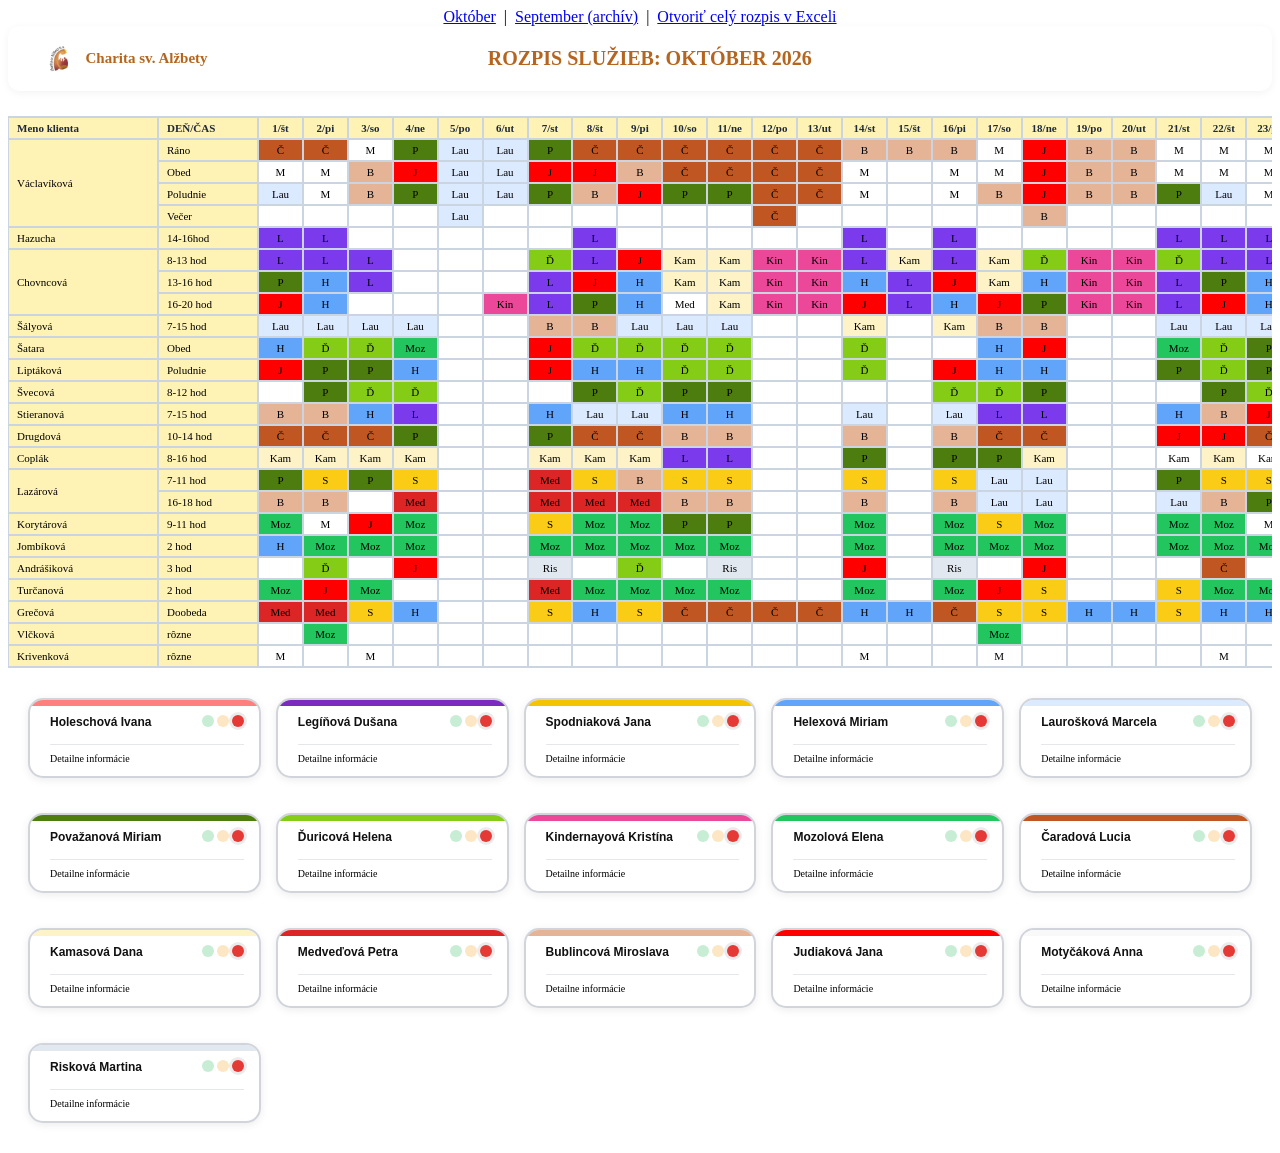
==== index.html @ 50c6f322 "Add files via upload" ====
<!DOCTYPE html>
<html lang="sk">
<head>
    <meta charset="UTF-8">
    <meta name="viewport" content="width=device-width, initial-scale=1.0">
    <title>Rozpis služieb - Charita sv. Alžbety</title>
    <link rel="stylesheet" href="style.css">
</head>
<body>
<div style="text-align: center; výplň: 10px; Veľkosť písma: 14px;" >
  <a href="index.html">Október</a> &nbsp;|&nbsp;
  <a href="september-2026.html">September (archív)</a> &nbsp;|&nbsp;
  <a href="https://1drv.ms/x/c/1db0c454251a3129/IQAM-Cu5MZ0KQrlkdJ6T36GZAaacV3JRQoOKE30SoqPTqVU?e=wRfeUE" target="_blank">Otvoriť celý rozpis v Exceli</a>
</div>
    <!-- HLAVIČKA -->
    <header>
        <div class="logo-container">
            <img src="logo.png.jpg" alt="Logo Charita" class="logo-img">
            <span>Charita sv. Alžbety</span>
        </div>
        <h1>ROZPIS SLUŽIEB: OKTÓBER 2026</h1>
        <div class="header-right"></div>
    </header>


    <div class="table-container" tabindex="0">
        <table>
  <tr>
    <th class="stlpec-meno">Meno klienta</th>
    <th class="stlpec-cas">DEŇ/ČAS</th> 
    <th>1/št</th>
    <th>2/pi</th><th>3/so</th><th>4/ne</th><th>5/po</th><th>6/ut</th><th>7/st</th><th>8/št</th><th>9/pi</th><th>10/so</th><th>11/ne</th><th>12/po</th><th>13/ut</th><th>14/st</th><th>15/št</th><th>16/pi</th><th>17/so</th><th>18/ne</th><th>19/po</th><th>20/ut</th><th>21/st</th><th>22/št</th><th>23/pi</th><th>24/so</th><th>25/ne</th><th>26/po</th><th>27/ut</th><th>28/st</th><th>29/št</th><th>30/pi</th><th>31/so</th>
  </tr>
  <tr>
    <td class="stlpec-meno" rowspan="4">Václavíková</td>
    <td class="stlpec-cas">Ráno</td>
    <td class="č">Č</td><td class="č">Č</td><td class="m">M</td><td class="p">P</td><td class="lau">Lau</td><td class="lau">Lau</td><td class="p">P</td><td class="č">Č</td><td class="č">Č</td><td class="č">Č</td><td class="č">Č</td><td class="č">Č</td><td class="č">Č</td><td class="b">B</td><td class="b">B</td><td class="b">B</td><td class="m">M</td><td class="j">J</td><td class="b">B</td><td class="b">B</td><td class="m">M</td><td class="m">M</td><td class="m">M</td><td class="m">M</td><td class="č">Č</td><td class="lau">Lau</td><td class="lau">Lau</td><td class="m">M</td><td class="m">M</td><td class="b">B</td><td></td>
  </tr>
  <tr>
    
    <td class="stlpec-cas">Obed</td>
    <td class="m">M</td><td class="m">M</td><td class="b">B</td><td class="j">J</td><td class="lau">Lau</td><td class="lau">Lau</td><td class="j">J</td><td class="j">J</td><td class="b">B</td><td class="č">Č</td><td class="č">Č</td><td class="č">Č</td><td class="č">Č</td><td class="m">M</td><td></td><td class="m">M</td><td class="m">M</td><td class="j">J</td><td class="b">B</td><td class="b">B</td><td class="m">M</td><td class="m">M</td><td class="m">M</td><td class="lau">Lau</td><td class="lau">Lau</td><td class="lau">Lau</td><td class="lau">Lau</td><td class="m">M</td><td class="m">M</td><td class="m">M</td><td></td>
  </tr>
  <tr>
    
    <td class="stlpec-cas">Poludnie</td>
    <td class="lau">Lau</td><td class="m">M</td><td class="b">B</td><td class="p">P</td><td class="lau">Lau</td><td class="lau">Lau</td><td class="p">P</td><td class="b">B</td><td class="j">J</td><td class="p">P</td><td class="p">P</td><td class="č">Č</td><td class="č">Č</td><td class="m">M</td><td></td><td class="m">M</td><td class="b">B</td><td class="j">J</td><td class="b">B</td><td class="b">B</td><td class="p">P</td><td class="lau">Lau</td><td class="m">M</td><td class="p">P</td><td class="j">J</td><td class="lau">Lau</td><td class="lau">Lau</td><td class="m">M</td><td class="b">B</td><td class="m">M</td><td></td>
  </tr>
  <tr>
    
    <td class="stlpec-cas">Večer</td>
    <td></td><td></td><td></td><td></td><td class="lau">Lau</td><td></td><td></td><td></td><td></td><td></td><td></td><td class="č">Č</td><td></td><td></td><td></td><td></td><td></td><td class="b">B</td><td></td><td></td><td></td><td></td><td></td><td></td><td></td><td class="lau">Lau</td><td></td><td></td><td></td><td></td><td></td>
  </tr>  
  <tr>
    <td class="stlpec-meno">Hazucha</td>
    <td class="stlpec-cas">14-16hod</td>
    <td class="l">L</td><td class="l">L</td><td></td><td></td><td></td><td></td><td></td><td class="l">L</td><td></td><td></td><td></td><td></td><td></td><td class="l">L</td><td></td><td class="l">L</td><td></td><td></td><td></td><td></td><td class="l">L</td><td class="l">L</td><td class="l">L</td><td></td><td></td><td></td><td></td><td class="l">L</td><td class="l">L</td><td class="l">L</td><td></td>
  </tr> 
  <tr>
    <td class="stlpec-meno" rowspan="3">Chovncová</td>
    <td class="stlpec-cas">8-13 hod</td>
    <td class="l">L</td><td class="l">L</td><td class="l">L</td><td></td><td></td><td></td><td class="ď">Ď</td><td class="l">L</td><td class="j">J</td><td class="kam">Kam</td><td class="kam">Kam</td><td class="kin">Kin</td><td class="kin">Kin</td><td class="l">L</td><td class="kam">Kam</td><td class="l">L</td><td class="kam">Kam</td><td class="ď">Ď</td><td class="kin">Kin</td><td class="kin">Kin</td><td class="ď">Ď</td><td class="l">L</td><td class="l">L</td><td class="ď">Ď</td><td class="j">J</td><td class="kin">Kin</td><td class="kin">Kin</td><td class="l">L</td><td class="l">L</td><td class="l">L</td><td></td>
  </tr>   
  <tr>
    
    <td class="stlpec-cas">13-16 hod</td>
    <td class="p">P</td><td class="h">H</td><td class="l">L</td><td></td><td></td><td></td><td class="l">L</td><td class="j">J</td><td class="h">H</td><td class="kam">Kam</td><td class="kam">Kam</td><td class="kin">Kin</td><td class="kin">Kin</td><td class="h">H</td><td class="l">L</td><td class="j">J</td><td class="kam">Kam</td><td class="h">H</td><td class="kin">Kin</td><td class="kin">Kin</td><td class="l">L</td><td class="p">P</td><td class="h">H</td><td class="j">J</td><td class="j">J</td><td class="kin">Kin</td><td class="kin">Kin</td><td class="kam">Kam</td><td class="kam">Kam</td><td class="J">J</td><td></td>
  </tr>   
  <tr>
    
    <td class="stlpec-cas">16-20 hod</td>
    <td class="j">J</td><td class="h">H</td><td></td><td></td><td></td><td class="kin">Kin</td><td class="l">L</td><td class="p">P</td><td class="h">H</td><td class="m">Med</td><td class="kam">Kam</td><td class="kin">Kin</td><td class="kin">Kin</td><td class="j">J</td><td class="l">L</td><td class="h">H</td><td class="j">J</td><td class="p">P</td><td class="kin">Kin</td><td class="kin">Kin</td><td class="l">L</td><td class="j">J</td><td class="h">H</td><td class="j">J</td><td class="p">P</td><td class="kin">Kin</td><td class="kin">Kin</td><td class="kam">Kam</td><td class="kam">Kam</td><td class="J">J</td><td></td>
  </tr> 
  <tr>
    <td class="stlpec-meno">Šályová</td>
    <td class="stlpec-cas">7-15 hod</td>
    <td class="lau">Lau</td><td class="lau">Lau</td><td class="lau">Lau</td><td class="lau">Lau</td><td></td><td></td><td class="b">B</td><td class="b">B</td><td class="lau">Lau</td><td class="lau">Lau</td><td class="lau">Lau</td><td></td><td></td><td class="kam">Kam</td><td></td><td class="kam">Kam</td><td class="b">B</td><td class="b">B</td><td></td><td></td><td class="lau">Lau</td><td class="lau">Lau</td><td class="lau">Lau</td><td class="kam">Kam</td><td class="kam">Kam</td><td></td><td></td><td class="b">B</td><td class="b">B</td><td class="kam">Kam</td><td></td>
  </tr> 
  <tr>
    <td class="stlpec-meno">Šatara</td>
    <td class="stlpec-cas">Obed</td>
    <td class="h">H</td><td class="ď">Ď</td><td class="ď">Ď</td><td class="moz">Moz</td><td></td><td></td><td class="j">J</td><td class="ď">Ď</td><td class="ď">Ď</td><td class="ď">Ď</td><td class="ď">Ď</td><td></td><td></td><td class="ď">Ď</td><td></td><td></td><td class="h">H</td><td class="j">J</td><td></td><td></td><td class="moz">Moz</td><td class="ď">Ď</td><td class="p">P</td><td class="ď">Ď</td><td class="ď">Ď</td><td></td><td></td><td class="ď">Ď</td><td class="j">J</td><td class="j">J</td><td></td>
  </tr> 
  <tr>
    <td class="stlpec-meno">Liptáková</td>
    <td class="stlpec-cas">Poludnie</td>
    <td class="j">J</td><td class="p">P</td><td class="p">P</td><td class="h">H</td><td></td><td></td><td class="j">J</td><td class="h">H</td><td class="h">H</td><td class="ď">Ď</td><td class="ď">Ď</td><td></td><td></td><td class="ď">Ď</td><td></td><td class="j">J</td><td class="h">H</td><td class="h">H</td><td></td><td></td><td class="p">P</td><td class="ď">Ď</td><td class="p">P</td><td class="p">P</td><td class="ď">Ď</td><td></td><td></td><td class="h">H</td><td class="j">J</td><td class="h">H</td><td></td>
  </tr>  
  <tr>
    <td class="stlpec-meno">Švecová</td>
    <td class="stlpec-cas">8-12 hod</td>
    <td></td><td class="p">P</td><td class="ď">Ď</td><td class="ď">Ď</td><td></td><td></td><td></td><td class="p">P</td><td class="ď">Ď</td><td class="p">P</td><td class="p">P</td><td></td><td></td><td></td><td></td><td class="ď">Ď</td><td class="ď">Ď</td><td class="p">P</td><td></td><td></td><td></td><td class="p">P</td><td class="ď">Ď</td><td class="p">P</td><td class="p">P</td><td></td><td></td><td></td><td class="ď">Ď</td><td class="ď">Ď</td><td></td>
  </tr> 
  <tr>
    <td class="stlpec-meno">Stieranová</td>
    <td class="stlpec-cas">7-15 hod</td>
    <td class="b">B</td><td class="b">B</td><td class="h">H</td><td class="l">L</td><td></td><td></td><td class="h">H</td><td class="lau">Lau</td><td class="lau">Lau</td><td class="h">H</td><td class="h">H</td><td></td><td></td><td class="lau">Lau</td><td></td><td class="lau">Lau</td><td class="l">L</td><td class="l">L</td><td></td><td></td><td class="h">H</td><td class="b">B</td><td class="j">J</td><td class="h">H</td><td class="h">H</td><td></td><td></td><td class="j">J</td><td class="lau">Lau</td><td class="lau">Lau</td><td></td>
  </tr> 
  <tr>
    <td class="stlpec-meno">Drugdová</td>
    <td class="stlpec-cas">10-14 hod</td>
    <td class="č">Č</td><td class="č">Č</td><td class="č">Č</td><td class="p">P</td><td></td><td></td><td class="p">P</td><td class="č">Č</td><td class="č">Č</td><td class="b">B</td><td class="b">B</td><td></td><td></td><td class="b">B</td><td></td><td class="b">B</td><td class="č">Č</td><td class="č">Č</td><td></td><td></td><td class="j">J</td><td class="j">J</td><td class="č">Č</td><td class="č">Č</td><td class="č">Č</td><td></td><td></td><td class="č">Č</td><td class="č">Č</td><td class="b">B</td><td></td>
  </tr> 
  <tr>
    <td class="stlpec-meno">Coplák</td>
    <td class="stlpec-cas">8-16 hod</td>
    <td class="kam">Kam</td><td class="kam">Kam</td><td class="kam">Kam</td><td class="kam">Kam</td><td></td><td></td><td class="kam">Kam</td><td class="kam">Kam</td><td class="kam">Kam</td><td class="l">L</td><td class="l">L</td><td></td><td></td><td class="p">P</td><td></td><td class="p">P</td><td class="p">P</td><td class="kam">Kam</td><td></td><td></td><td colspan="kam">Kam</td><td class="kam">Kam</td><td class="">Kam</td><td class="l">L</td><td class="l">L</td><td></td><td></td><td class="p">P</td><td class="p">P</td><td class="p">P</td><td></td>
  </tr> 
  <tr>
    <td class="stlpec-meno" rowspan="2">Lazárová</td>
    <td class="stlpec-cas">7-11 hod</td>
    <td class="p">P</td><td class="s">S</td><td class="p">P</td><td class="s">S</td><td></td><td></td><td class="med">Med</td><td class="s">S</td><td class="b">B</td><td class="s">S</td><td class="s">S</td><td></td><td></td><td class="s">S</td><td></td><td class="s">S</td><td class="lau">Lau</td><td class="lau">Lau</td><td></td><td></td><td class="p">P</td><td class="s">S</td><td class="s">S</td><td class="lau">Lau</td><td class="lau">Lau</td><td></td><td></td><td class="med">Med</td><td class="s">S</td><td class="s">S</td><td></td>
  </tr> 
  <tr>
    
    <td class="stlpec-cas">16-18 hod</td>
    <td class="b">B</td><td class="b">B</td><td></td><td class="med">Med</td><td></td><td></td><td class="med">Med</td><td class="med">Med</td><td class="med">Med</td><td class="b">B</td><td class="b">B</td><td></td><td></td><td class="b">B</td><td></td><td class="b">B</td><td class="lau">Lau</td><td class="lau">Lau</td><td></td><td></td><td class="lau">Lau</td><td class="b">B</td><td class="p">P</td><td class="lau">Lau</td><td class="lau">Lau</td><td></td><td></td><td class="med">Med</td><td class="med">Med</td><td class="b">B</td><td></td>
  </tr> 
  <tr>
    <td class="stlpec-meno">Korytárová</td>
    <td class="stlpec-cas">9-11 hod</td>
    <td class="moz">Moz</td><td class="m">M</td><td class="j">J</td><td class="moz">Moz</td><td></td><td></td><td class="s">S</td><td class="moz">Moz</td><td class="moz">Moz</td><td class="p">P</td><td class="p">P</td><td></td><td></td><td class="moz">Moz</td><td></td><td class="moz">Moz</td><td class="s">S</td><td class="moz">Moz</td><td></td><td></td><td class="moz">Moz</td><td class="moz">Moz</td><td class="m">M</td><td class="m">M</td><td class="moz">Moz</td><td></td><td></td><td class="moz">Moz</td><td class="moz">Moz</td><td class="moz">Moz</td><td></td>
  </tr>  
  <tr>
    <td class="stlpec-meno">Jombíková</td>
    <td class="stlpec-cas">2 hod</td>
    <td class="h">H</td><td class="moz">Moz</td><td class="moz">Moz</td><td class="moz">Moz</td><td></td><td></td><td class="moz">Moz</td><td class="moz">Moz</td><td class="moz">Moz</td><td class="moz">Moz</td><td class="moz">Moz</td><td></td><td></td><td class="moz">Moz</td><td></td><td class="moz">Moz</td><td class="moz">Moz</td><td class="moz">Moz</td><td></td><td></td><td class="moz">Moz</td><td class="moz">Moz</td><td class="moz">Moz</td><td class="moz">Moz</td><td class="moz">Moz</td><td></td><td></td><td class="moz">Moz</td><td class="moz">Moz</td><td class="moz">Moz</td><td></td>
  </tr>
  <tr>
    <td class="stlpec-meno">Andrášiková</td>
    <td class="stlpec-cas">3 hod</td>
    <td></td><td class="ď">Ď</td><td></td><td class="j">J</td><td></td><td></td><td class="ris">Ris</td><td></td><td class="ď">Ď</td><td></td><td class="ris">Ris</td><td></td><td></td><td class="j">J</td><td></td><td class="ris">Ris</td><td></td><td class="j">J</td><td></td><td></td><td></td><td class="č">Č</td><td></td><td></td><td class="ris">Ris</td><td></td><td></td><td class="ď">Ď</td><td></td><td class="č">Č</td><td></td>
  </tr>  
  <tr>
    <td class="stlpec-meno">Turčanová</td>
    <td class="stlpec-cas">2 hod</td>
    <td class="moz">Moz</td><td class="j">J</td><td class="moz">Moz</td><td></td><td></td><td></td><td class="med">Med</td><td class="moz">Moz</td><td class="moz">Moz</td><td class="moz">Moz</td><td class="moz">Moz</td><td></td><td></td><td class="moz">Moz</td><td></td><td class="moz">Moz</td><td class="j">J</td><td class="s">S</td><td></td><td></td><td class="s">S</td><td class="moz">Moz</td><td class="moz">Moz</td><td class="s">S</td><td class="s">S</td><td></td><td></td><td class="moz">Moz</td><td class="moz">Moz</td><td class="moz">Moz</td><td></td>
  </tr>  
  <tr>
    <td class="stlpec-meno">Grečová</td>
    <td class="stlpec-cas">Doobeda</td>
    <td class="med">Med</td><td class="med">Med</td><td class="s">S</td><td class="h">H</td><td></td><td></td><td class="s">S</td><td class="h">H</td><td class="s">S</td><td class="č">Č</td><td class="č">Č</td><td class="č">Č</td><td class="č">Č</td><td class="h">H</td><td class="h">H</td><td class="č">Č</td><td class="s">S</td><td class="s">S</td><td class="h">H</td><td class="h">H</td><td class="s">S</td><td class="h">H</td><td class="h">H</td><td class="s">S</td><td class="s">S</td><td></td><td></td><td class="h">H</td><td class="h">H</td><td class="h">H</td><td></td>
  </tr> 
  <tr>
    <td class="stlpec-meno">Vlčková</td>
    <td class="stlpec-cas">rôzne</td>
    <td></td><td class="moz">Moz</td><td></td><td></td><td></td><td></td><td></td><td></td><td></td><td></td><td></td><td></td><td></td><td></td><td></td><td></td><td class="moz">Moz</td><td></td><td></td><td></td><td></td><td></td><td></td><td></td><td></td><td></td><td></td><td></td><td></td><td></td><td></td>
  </tr> 
  <tr>
    <td class="stlpec-meno">Krivenková</td>
    <td class="stlpec-cas">rôzne</td>
    <td class="m">M</td><td></td><td class="m">M</td><td></td><td></td><td></td><td></td><td></td><td></td><td></td><td></td><td></td><td></td><td class="m">M</td><td></td><td></td><td class="m">M</td><td></td><td></td><td></td><td></td><td class="m">M</td><td></td><td class="m">M</td><td></td><td></td><td></td><td></td><td class="m">M</td><td></td><td></td>
  </tr> 
    </table>        
</div>
<div class="mriezka">

<div class="sluzba lososova">
    <span class="meno">Holeschová Ivana</span>

    <div class="bodky">
        <span class="bodka zelena"></span>
        <span class="bodka oranzova"></span>
        <span class="bodka cervena"></span>
    </div>
    <a class="rozpis" href="Aplikacie/dochadzka.html?meno=Holeschová Ivana">Detailne informácie</a>
</div>

<div class="sluzba fialova">
    <span class="meno">Legíňová Dušana</span>

    <div class="bodky">
        <span class="bodka zelena"></span>
        <span class="bodka oranzova"></span>
        <span class="bodka cervena"></span>
    </div>
    <a class="rozpis" href="Aplikacie/dochadzka.html?meno=Legíňová Dušana">Detailne informácie</a>
</div>

<div class="sluzba zlta">
    <span class="meno">Spodniaková Jana</span>

    <div class="bodky">
        <span class="bodka zelena"></span>
        <span class="bodka oranzova"></span>
        <span class="bodka cervena"></span> 
    </div>
    <a class="rozpis" href="Aplikacie/dochadzka.html?meno=Spodniaková Jana">Detailne informácie</a>
</div>
    
<div class="sluzba modra">
    <span class="meno">Helexová Miriam</span>

    <div class="bodky">
        <span class="bodka zelena"></span>
        <span class="bodka oranzova"></span>
        <span class="bodka cervena"></span>
    </div>
    <a class="rozpis" href="Aplikacie/dochadzka.html?meno=Helexová Miriam">Detailne informácie</a>
</div>

<div class="sluzba nebovomodra">
    <span class="meno">Laurošková Marcela</span>

    <div class="bodky">
        <span class="bodka zelena"></span>
        <span class="bodka oranzova"></span>
        <span class="bodka cervena"></span>
    </div>
    <a class="rozpis" href="Aplikacie/dochadzka.html?meno=Laurošková Marcela">Detailne informácie</a>
</div>

<div class="sluzba tmavozelena">
    <span class="meno">Považanová Miriam</span>

    <div class="bodky">
        <span class="bodka zelena"></span>
        <span class="bodka oranzova"></span>
        <span class="bodka cervena"></span>
    </div>
    <a class="rozpis" href="Aplikacie/dochadzka.html?meno=Považanová Miriam">Detailne informácie</a>
</div>

<div class="sluzba slabozelena">
    <span class="meno">Ďuricová Helena</span>

    <div class="bodky">
        <span class="bodka zelena"></span>
        <span class="bodka oranzova"></span>
        <span class="bodka cervena"></span>
    </div>
    <a class="rozpis" href="Aplikacie/dochadzka.html?meno=Ďuricová Helena">Detailne informácie</a>
</div>

<div class="sluzba ciklamenova">
    <span class="meno">Kindernayová Kristína</span>

    <div class="bodky">
        <span class="bodka zelena"></span>
        <span class="bodka oranzova"></span>
        <span class="bodka cervena"></span>
    </div>
    <a class="rozpis" href="Aplikacie/dochadzka.html?meno=Kindernayová Kristína">Detailne informácie</a>
</div>

<div class="sluzba kriklavozelena">
    <span class="meno">Mozolová Elena</span>

    <div class="bodky">
        <span class="bodka zelena"></span>
        <span class="bodka oranzova"></span>
        <span class="bodka cervena"></span>
    </div>
    <a class="rozpis" href="Aplikacie/dochadzka.html?meno=Mozolová Elena">Detailne informácie</a>
</div>

<div class="sluzba hneda">
    <span class="meno">Čaradová Lucia</span>

    <div class="bodky">
        <span class="bodka zelena"></span>
        <span class="bodka oranzova"></span>
        <span class="bodka cervena"></span>
    </div>
    <a class="rozpis" href="Aplikacie/dochadzka.html?meno=Čaradová Lucia">Detailne informácie</a>
</div>

<div class="sluzba bezova">
    <span class="meno">Kamasová Dana</span>

    <div class="bodky">
        <span class="bodka zelena"></span>
        <span class="bodka oranzova"></span>
        <span class="bodka cervena"></span>
    </div>
    <a class="rozpis" href="Aplikacie/dochadzka.html?meno=Kamasová Dana">Detailne informácie</a>
</div>

<div class="sluzba tmavocervena">
    <span class="meno">Medveďová Petra</span>

    <div class="bodky">
        <span class="bodka zelena"></span>
        <span class="bodka oranzova"></span>
        <span class="bodka cervena"></span>
    </div>
    <a class="rozpis" href="Aplikacie/dochadzka.html?meno=Medveďová Petra">Detailne informácie</a>
</div>

<div class="sluzba bg-oranzova">
    <span class="meno">Bublincová Miroslava</span>

    <div class="bodky">
        <span class="bodka zelena"></span>
        <span class="bodka oranzova"></span>
        <span class="bodka cervena"></span>
    </div>
    <a class="rozpis" href="Aplikacie/dochadzka.html?meno=Bublincová Miroslava">Detailne informácie</a>
</div>

<div class="sluzba bg-cervena">
    <span class="meno">Judiaková Jana</span>

    <div class="bodky">
        <span class="bodka zelena"></span>
        <span class="bodka oranzova"></span>
        <span class="bodka cervena"></span>
    </div>
    <a class="rozpis" href="Aplikacie/dochadzka.html?meno=Judiaková Jana">Detailne informácie</a>
</div>

<div class="sluzba biela">
    <span class="meno">Motyčáková Anna</span>

    <div class="bodky">
        <span class="bodka zelena"></span>
        <span class="bodka oranzova"></span>
        <span class="bodka cervena"></span>
    </div>
    <a class="rozpis" href="Aplikacie/dochadzka.html?meno=Motyčáková Anna">Detailne informácie</a>
</div>

<div class="sluzba bledozelena">
    <span class="meno">Risková Martina</span>

    <div class="bodky">
        <span class="bodka zelena"></span>
        <span class="bodka oranzova"></span>
        <span class="bodka cervena"></span>
    </div>
    <a class="rozpis" href="Aplikacie/dochadzka.html?meno=Risková Martina">Detailne informácie</a>
</div>

</div>  
</div>
</div>
</div>
<script>
function todayKey(){ return new Date().toISOString().slice(0,10); }

function osviezDochadzku(){
  document.querySelectorAll('.sluzba').forEach(card => {
    const nameEl = card.querySelector('.meno');
    if(!nameEl) return;
    const meno = nameEl.textContent.trim();
    const kluc = 'dochadzka_' + meno.replace(/\s+/g, '_');

    let entries = [];
    try {
      const vsetko = JSON.parse(localStorage.getItem(kluc)) || {};
      entries = vsetko[todayKey()] || [];
    } catch(e) {}

    let aktivnyIndex = 2; // predvolene červená (mimo služby)
    if(entries.length){
      const posledny = entries[entries.length - 1];
      if(posledny.type === 'prichod') aktivnyIndex = 0;
      else if(posledny.type === 'prestup') aktivnyIndex = 1;
      else aktivnyIndex = 2;
    }

    const bodky = card.querySelectorAll('.bodka');
    bodky.forEach((bodka, i) => {
      if(i === aktivnyIndex){
        bodka.classList.add('aktivna');
        bodka.classList.remove('tlmena');
      } else {
        bodka.classList.add('tlmena');
        bodka.classList.remove('aktivna');
      }
    });
  });
}

osviezDochadzku();
setInterval(osviezDochadzku, 30000);
</script>

</body>
</html>
---- style.css ----
/* --- HLAVIČKA --- */
header {
    display: flex;
    align-items: center;
    justify-content: space-between;
    background: white;
    padding: 15px 30px;
    border-radius: 12px;
    box-shadow: 0 2px 8px rgba(0,0,0,0.05);
    margin-bottom: 25px;
    color: #b5651d;
}
.logo-container {
    display: flex;
    align-items: center;
    gap: 8px;
    font-weight: bold;
    color: #b5651d;
    font-size: 15px;
}
.logo-img {
    height:35px;
    width: auto;
}
header h1 {
    color: #b5651d;
    font-size: 20px;
    margin: 0;
    text-transform: uppercase;
    text-align: center;
    flex-grow: 1;
}
.header-right {
    width: 150px;
}

table {
  margin-right: calc(100vw - var(--stlpec-meno) - var(--stlpec-cas) - var(--stlpec-den));
  table-layout: fixed;
  width: calc(var(--stlpec-meno) + var(--stlpec-cas) + 31 * var(--stlpec-den));
  border-collapse: collapse;
  font-size: 11px;
  text-align: center;
}

table th, table td{
  box-sizing: border-box;
  border: 2px solid #cbd5e1;
  padding: 4px 2px;
}

table th{
  background-color: #fef2b5;
  color: #1e293b;
  font-weight: bold;
}

.table-container{
  scroll-snap-type: x proximity;
  scroll-padding-left: calc(var(--stlpec-meno) + var(--stlpec-cas));
  width: 100%;
  overflow-x: auto;
}
th:not(.stlpec-meno):not(.stlpec-cas),
td:not(.stlpec-meno):not(.stlpec-cas){
  scroll-snap-align: start;
}

:root{
  --stlpec-meno: 150px;
  --stlpec-cas: 100px;
  --stlpec-den: 45px;
}

.stlpec-meno, .stlpec-cas{
  position: sticky;
  z-index: 2;
  text-align: left;
  padding-left: 8px;
}

.stlpec-meno{
  left: 0;
  width: var(--stlpec-meno);
  background-color: #fef2b5;
}
.stlpec-cas{
  left: var(--stlpec-meno);
  width: var(--stlpec-cas);
  background-color: #fef2b5;
  box-shadow: 3px 0 0 #b5651d;
}

.kin{
  background-color: #ec4899;
  padding: 4px;
  border-radius: 4px;
}
.kam{
  background-color: #fef3c7;
  padding: 4px;
  border-radius: 4px;
}
.j{
  background-color: #ff0000;
  padding: 4px;
  border-radius: 4px;
}
.l{
  background-color: #7c3aed;
  padding: 4px;
  border-radius: 4px;
}
.ď{
  background-color: #84cc16;
  padding: 4px;
  border-radius: 4px;
}

.b{
  background-color: #e5b395;
  padding: 4px;
  border-radius: 4px;
}
.č{
  background-color: #c05621;
  padding: 4px;
  border-radius: 4px;
}
.h{
  background-color: #60a5fa;
  padding: 4px;
  border-radius: 4px;
}
.lau{
  background-color: #dbeafe;
  padding: 4px;
  border-radius: 4px;
}
.m{
  background-color: #ffffff;
  padding: 4px;
  border-radius: 4px;
}
.moz{
  background-color: #22c55e;
  padding: 4px;
  border-radius: 4px;
}
.p{
  background-color: #4d7c0f;
  padding: 4px;
  border-radius: 4px;
}
.s{
  background-color: #facc15;
  padding: 4px;
  border-radius: 4px;
}
.med{
  background-color: #dc2626;
  padding: 4px;
  border-radius: 4px;
}
.hol{
  background-color: #ff000080;
  padding: 4px;
  border-radius: 4px;
}
.ris{
  background-color: #e2e8f0;
  padding: 4px;
  border-radius: 4px;
}
.sluzba {
    position: relative;
    display: flex;
    flex-direction: column;
    align-items: stretch;
    justify-content: space-between;

    width: 100%;
    max-width: 300px;
    margin: 10px auto;

    min-height: 70px;
    background: white;
    border-radius: 15px;
    overflow: hidden;

    border-top: 2px solid #d1d5db;
    border-right: 2px solid #d1d5db;
    border-bottom: 2px solid #d1d5db;
    border-left: 2px solid #d1d5db;

    padding: 15px 15px 12px 20px;
    box-sizing: border-box;
    box-shadow: 0px 2px 8px rgba(0,0,0,0.08);
}

/* FAREBNÝ PÁS VĽAVO */

.sluzba::before {
    content: "";
    position: absolute;
    top: 0;
    left: 0;
    width: 100%;
    height:6px;
    border-top-left-radius: 30px;
    border-top-right-radius: 30px;
}

/* Holeschová – LOSOSOVÁ */

.lososova::before {
    background: #ff000080;
}

/* Legíňová – FIALOVÁ */

.fialova::before {
    background: #7B2CBF;
}

/* Spodniaková – ŽLTÁ */

.zlta::before {
    background: #F5C400;
}

/* Helexová – MODRÁ */

.modra::before {
    background: #60a5fa;
}

/* Laurošková – NEBOVOMODRA */

.nebovomodra::before {
    background: #dbeafe;
}

/* Považanová – TMAVOZELENÁ */

.tmavozelena::before {
    background: #4d7c0f;
}

/* Ďuricová – SLABOZELENÁ */

.slabozelena::before {
    background: #84cc16;
}

/* Kindernayová – CIKLAMENOVÁ */

.ciklamenova::before {
    background: #ec4899;
}

/* Mozolová – KRIKĽAVOZELENÁ */

.kriklavozelena::before {
    background: #22c55e;
}

/* Čaradová – HNEDÁ */

.hneda::before {
    background: #c05621;
}

/* Kamasová – BÉŽOVÁ */

.bezova::before {
    background: #fef3c7;
}

/* Medveďová – TMAVOČERVENÁ */

.tmavocervena::before {
    background: #dc2626;
}

/* Bublincová – ORANŽOVÁ */

.bg-oranzova::before {
    background: #e5b395;
}

/* Judiaková – ČERVENÁ */

.bg-cervena::before {
    background: #ff0000;
}

/* Motyčáková – BIELA */

.biela::before {
    background: #f9f9f9;
}

/* Risková – BLEDOZELENÁ */

.bledozelena::before {
    background: #e2e8f0;
}

/* MENO */
.meno {
    color: #111;
    font-family: Arial, sans-serif;
    font-size: 16px;
    font-weight: 600;
}


/* TRI GULIČKY */
.bodky {
    position: absolute;
    top: 15px;
    right: 15px;
    display: flex;
    gap: 3px;
}

.bodka {
    width: 12px;
    height: 12px;
    border-radius: 50%;
}
.bodka.tlmena{
    opacity: 0.25;
    transition: opacity 0.2s;
}
.bodka.aktivna{
    opacity: 1;
    box-shadow: 0 0 0 3px rgba(0,0,0,0.08);
}

/* ZELENÁ */
.zelena {
    background: #20B85A;
}

/* ORANŽOVÁ */
.oranzova {
    background: #F39C12;
}

/* ČERVENÁ */
.cervena {
    background: #E53935;
}

.mriezka {
    display: grid;
    grid-template-columns: repeat(auto-fit, minmax(220px, 1fr));
    gap: 15px;
    max-width: 1400px;
    margin: 20px auto;
    padding: 0 20px;
}

.rozpis {
    margin-top: 15px;
    padding-top: 8px;
    border-top: 1px solid #e5e7eb;
    color: #6b7280;
    font-size: 10px;
    text-decoration: none;
    color: inherit;
}

.meno {
    font-size: 12px;
}

}
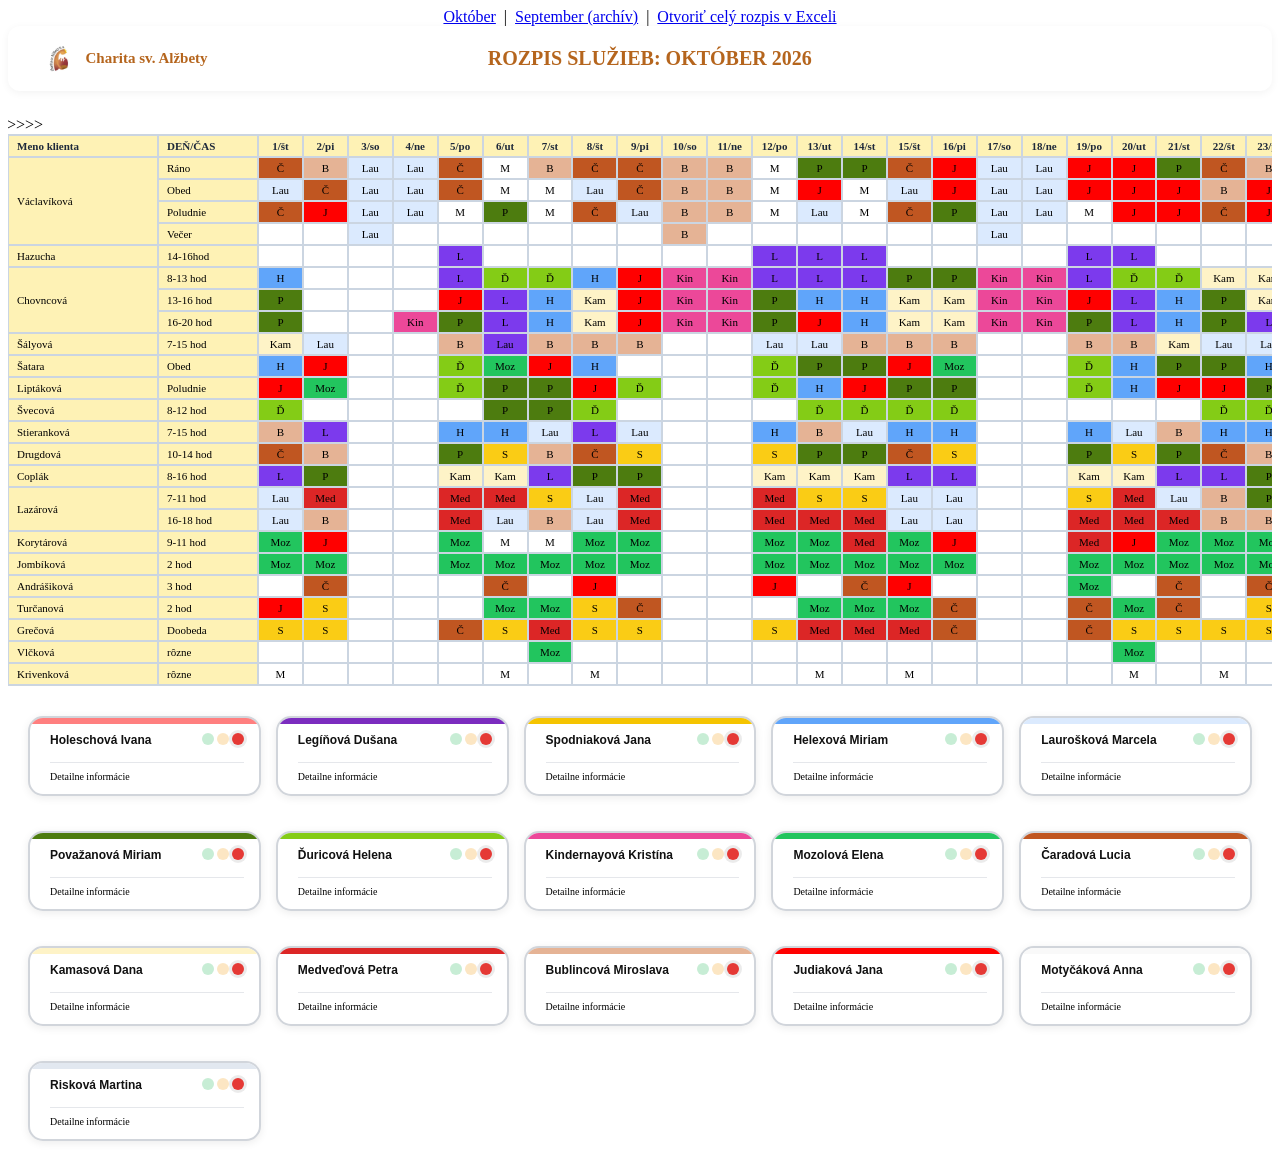
==== commit 015027df: "Add files via upload" ====
--- a/index.html
+++ b/index.html
@@ -34,122 +34,122 @@
   <tr>
     <td class="stlpec-meno" rowspan="4">Václavíková</td>
     <td class="stlpec-cas">Ráno</td>
-    <td class="č">Č</td><td class="č">Č</td><td class="m">M</td><td class="p">P</td><td class="lau">Lau</td><td class="lau">Lau</td><td class="p">P</td><td class="č">Č</td><td class="č">Č</td><td class="č">Č</td><td class="č">Č</td><td class="č">Č</td><td class="č">Č</td><td class="b">B</td><td class="b">B</td><td class="b">B</td><td class="m">M</td><td class="j">J</td><td class="b">B</td><td class="b">B</td><td class="m">M</td><td class="m">M</td><td class="m">M</td><td class="m">M</td><td class="č">Č</td><td class="lau">Lau</td><td class="lau">Lau</td><td class="m">M</td><td class="m">M</td><td class="b">B</td><td></td>
+    <td class="č">Č</td><td class="b">B</td><td class="lau">Lau</td><td class="lau">Lau</td><td class="č">Č</td><td class="m">M</td><td class="b">B</td><td class="č">Č</td><td class="č">Č</td><td class="b">B</td><td class="b">B</td><td class="m">M</td><td class="p">P</td><td class="p">P</td><td class="č">Č</td><td class="j">J</td><td class="lau">Lau</td><td class="lau">Lau</td><td class="j">J</td><td class="j">J</td><td class="p">P</td><td class="č">Č</td><td class="b">B</td><td class="č">Č</td><td class="č">Č</td><td class="m">M</td><td class="j">J</td><td class="m">M</td><td class="č">Č</td><td class="p">P</td><td class="b">B</td>
   </tr>
   <tr>
     
     <td class="stlpec-cas">Obed</td>
-    <td class="m">M</td><td class="m">M</td><td class="b">B</td><td class="j">J</td><td class="lau">Lau</td><td class="lau">Lau</td><td class="j">J</td><td class="j">J</td><td class="b">B</td><td class="č">Č</td><td class="č">Č</td><td class="č">Č</td><td class="č">Č</td><td class="m">M</td><td></td><td class="m">M</td><td class="m">M</td><td class="j">J</td><td class="b">B</td><td class="b">B</td><td class="m">M</td><td class="m">M</td><td class="m">M</td><td class="lau">Lau</td><td class="lau">Lau</td><td class="lau">Lau</td><td class="lau">Lau</td><td class="m">M</td><td class="m">M</td><td class="m">M</td><td></td>
+    <td class="lau">Lau</td><td class="č">Č</td><td class="lau">Lau</td><td class="lau">Lau</td><td class="č">Č</td><td class="m">M</td><td class="m">M</td><td class="lau">Lau</td><td class="č">Č</td><td class="b">B</td><td class="b">B</td><td class="m">M</td><td class="j">J</td><td class="m">M</td><td class="lau">Lau</td><td class="j">J</td><td class="lau">Lau</td><td class="lau">Lau</td><td class="j">J</td><td class="j">J</td><td class="j">J</td><td class="b">B</td><td class="j">J</td><td class="č">Č</td><td class="č">Č</td><td class="m">M</td><td class="m">M</td><td class="m">M</td><td class="lau">Lau</td><td class="b">B</td><td class="b">B</td>
   </tr>
   <tr>
     
     <td class="stlpec-cas">Poludnie</td>
-    <td class="lau">Lau</td><td class="m">M</td><td class="b">B</td><td class="p">P</td><td class="lau">Lau</td><td class="lau">Lau</td><td class="p">P</td><td class="b">B</td><td class="j">J</td><td class="p">P</td><td class="p">P</td><td class="č">Č</td><td class="č">Č</td><td class="m">M</td><td></td><td class="m">M</td><td class="b">B</td><td class="j">J</td><td class="b">B</td><td class="b">B</td><td class="p">P</td><td class="lau">Lau</td><td class="m">M</td><td class="p">P</td><td class="j">J</td><td class="lau">Lau</td><td class="lau">Lau</td><td class="m">M</td><td class="b">B</td><td class="m">M</td><td></td>
+    <td class="č">Č</td><td class="j">J</td><td class="lau">Lau</td><td class="lau">Lau</td><td class="m">M</td><td class="p">P</td><td class="m">M</td><td class="č">Č</td><td class="lau">Lau</td><td class="b">B</td><td class="b">B</td><td class="m">M</td><td class="lau">Lau</td><td class="m">M</td><td class="č">Č</td><td class="p">P</td><td class="lau">Lau</td><td class="lau">Lau</td><td class="m">M</td><td class="j">J</td><td class="j">J</td><td class="č">Č</td><td class="j">J</td><td class="č">Č</td><td class="č">Č</td><td class="j">J</td><td class="b">B</td><td class="m">M</td><td class="č">Č</td><td class="p">P</td><td class="b">B</td>
   </tr>
   <tr>
     
     <td class="stlpec-cas">Večer</td>
-    <td></td><td></td><td></td><td></td><td class="lau">Lau</td><td></td><td></td><td></td><td></td><td></td><td></td><td class="č">Č</td><td></td><td></td><td></td><td></td><td></td><td class="b">B</td><td></td><td></td><td></td><td></td><td></td><td></td><td></td><td class="lau">Lau</td><td></td><td></td><td></td><td></td><td></td>
+    <td></td><td></td><td class="lau">Lau</td><td></td><td></td><td></td><td></td><td></td><td></td><td class="b">B</td><td></td><td></td><td></td><td></td><td></td><td></td><td class="lau">Lau</td><td></td><td></td><td></td><td></td><td></td><td></td><td class="č">Č</td><td></td><td></td><td></td><td></td><td></td><td></td><td class="b">B</td>
   </tr>  
   <tr>
     <td class="stlpec-meno">Hazucha</td>
     <td class="stlpec-cas">14-16hod</td>
-    <td class="l">L</td><td class="l">L</td><td></td><td></td><td></td><td></td><td></td><td class="l">L</td><td></td><td></td><td></td><td></td><td></td><td class="l">L</td><td></td><td class="l">L</td><td></td><td></td><td></td><td></td><td class="l">L</td><td class="l">L</td><td class="l">L</td><td></td><td></td><td></td><td></td><td class="l">L</td><td class="l">L</td><td class="l">L</td><td></td>
+    <td></td><td></td><td></td><td></td><td class="l">L</td><td></td><td></td><td></td><td></td><td></td><td></td><td class="l">L</td><td class="l">L</td><td class="l">L</td><td></td><td></td><td></td><td></td><td class="l">L</td><td class="l">L</td><td></td><td></td><td></td><td></td><td></td><td class="l">L</td><td class="l">L</td><td class="l">L</td><td></td><td></td><td></td>
   </tr> 
   <tr>
     <td class="stlpec-meno" rowspan="3">Chovncová</td>
     <td class="stlpec-cas">8-13 hod</td>
-    <td class="l">L</td><td class="l">L</td><td class="l">L</td><td></td><td></td><td></td><td class="ď">Ď</td><td class="l">L</td><td class="j">J</td><td class="kam">Kam</td><td class="kam">Kam</td><td class="kin">Kin</td><td class="kin">Kin</td><td class="l">L</td><td class="kam">Kam</td><td class="l">L</td><td class="kam">Kam</td><td class="ď">Ď</td><td class="kin">Kin</td><td class="kin">Kin</td><td class="ď">Ď</td><td class="l">L</td><td class="l">L</td><td class="ď">Ď</td><td class="j">J</td><td class="kin">Kin</td><td class="kin">Kin</td><td class="l">L</td><td class="l">L</td><td class="l">L</td><td></td>
+    <td class="h">H</td><td></td><td></td><td></td><td class="l">L</td><td class="ď">Ď</td><td class="ď">Ď</td><td class="h">H</td><td class="j">J</td><td class="kin">Kin</td><td class="kin">Kin</td><td class="l">L</td><td class="l">L</td><td class="l">L</td><td class="p">P</td><td class="p">P</td><td class="kin">Kin</td><td class="kin">Kin</td><td class="l">L</td><td class="ď">Ď</td><td class="ď">Ď</td><td class="kam">Kam</td><td class="kam">Kam</td><td class="kin">Kin</td><td class="kin">Kin</td><td class="l">L</td><td class="l">L</td><td class="kam">Kam</td><td class="j">J</td><td class="h">H</td><td class="kin">Kin</td>
   </tr>   
   <tr>
     
     <td class="stlpec-cas">13-16 hod</td>
-    <td class="p">P</td><td class="h">H</td><td class="l">L</td><td></td><td></td><td></td><td class="l">L</td><td class="j">J</td><td class="h">H</td><td class="kam">Kam</td><td class="kam">Kam</td><td class="kin">Kin</td><td class="kin">Kin</td><td class="h">H</td><td class="l">L</td><td class="j">J</td><td class="kam">Kam</td><td class="h">H</td><td class="kin">Kin</td><td class="kin">Kin</td><td class="l">L</td><td class="p">P</td><td class="h">H</td><td class="j">J</td><td class="j">J</td><td class="kin">Kin</td><td class="kin">Kin</td><td class="kam">Kam</td><td class="kam">Kam</td><td class="J">J</td><td></td>
+    <td class="p">P</td><td></td><td></td><td></td><td class="j">J</td><td class="l">L</td><td class="h">H</td><td class="kam">Kam</td><td class="j">J</td><td class="kin">Kin</td><td class="kin">Kin</td><td class="p">P</td><td class="h">H</td><td class="h">H</td><td class="kam">Kam</td><td class="kam">Kam</td><td class="kin">Kin</td><td class="kin">Kin</td><td class="j">J</td><td class="l">L</td><td class="h">H</td><td class="p">P</td><td class="kam">Kam</td><td class="kin">Kin</td><td class="kin">Kin</td><td class="kam">Kam</td><td class="kam">Kam</td><td class="l">L</td><td class="h">H</td><td class="j">J</td><td class="kin">Kin</td>
   </tr>   
   <tr>
     
     <td class="stlpec-cas">16-20 hod</td>
-    <td class="j">J</td><td class="h">H</td><td></td><td></td><td></td><td class="kin">Kin</td><td class="l">L</td><td class="p">P</td><td class="h">H</td><td class="m">Med</td><td class="kam">Kam</td><td class="kin">Kin</td><td class="kin">Kin</td><td class="j">J</td><td class="l">L</td><td class="h">H</td><td class="j">J</td><td class="p">P</td><td class="kin">Kin</td><td class="kin">Kin</td><td class="l">L</td><td class="j">J</td><td class="h">H</td><td class="j">J</td><td class="p">P</td><td class="kin">Kin</td><td class="kin">Kin</td><td class="kam">Kam</td><td class="kam">Kam</td><td class="J">J</td><td></td>
+    <td class="p">P</td><td></td><td></td><td class="kin">Kin</td><td class="p">P</td><td class="l">L</td><td class="h">H</td><td class="kam">Kam</td><td class="j">J</td><td class="kin">Kin</td><td class="kin">Kin</td><td class="p">P</td><td class="j">J</td><td class="h">H</td><td class="kam">Kam</td><td class="kam">Kam</td><td class="kin">Kin</td><td class="kin">Kin</td><td class="p">P</td><td class="l">L</td><td class="h">H</td><td class="p">P</td><td class="l">L</td><td class="kin">Kin</td><td class="kin">Kin</td><td class="kam">Kam</td><td class="kam">Kam</td><td class="l">L</td><td class="h">H</td><td class="j">J</td><td class="kin">Kin</td>
   </tr> 
   <tr>
     <td class="stlpec-meno">Šályová</td>
     <td class="stlpec-cas">7-15 hod</td>
-    <td class="lau">Lau</td><td class="lau">Lau</td><td class="lau">Lau</td><td class="lau">Lau</td><td></td><td></td><td class="b">B</td><td class="b">B</td><td class="lau">Lau</td><td class="lau">Lau</td><td class="lau">Lau</td><td></td><td></td><td class="kam">Kam</td><td></td><td class="kam">Kam</td><td class="b">B</td><td class="b">B</td><td></td><td></td><td class="lau">Lau</td><td class="lau">Lau</td><td class="lau">Lau</td><td class="kam">Kam</td><td class="kam">Kam</td><td></td><td></td><td class="b">B</td><td class="b">B</td><td class="kam">Kam</td><td></td>
+    <td class="kam">Kam</td><td class="lau">Lau</td><td></td><td></td><td class="b">B</td><td class="l">Lau</td><td class="b">B</td><td class="b">B</td><td class="b">B</td><td></td><td></td><td class="lau">Lau</td><td class="lau">Lau</td><td class="b">B</td><td class="b">B</td><td class="b">B</td><td></td><td></td><td class="b">B</td><td class="b">B</td><td class="kam">Kam</td><td class="lau">Lau</td><td class="lau">Lau</td><td></td><td></td><td class="b">B</td><td class="b">B</td><td class="b">B</td><td class="kam">Kam</td><td class="kam">Kam</td>
   </tr> 
   <tr>
     <td class="stlpec-meno">Šatara</td>
     <td class="stlpec-cas">Obed</td>
-    <td class="h">H</td><td class="ď">Ď</td><td class="ď">Ď</td><td class="moz">Moz</td><td></td><td></td><td class="j">J</td><td class="ď">Ď</td><td class="ď">Ď</td><td class="ď">Ď</td><td class="ď">Ď</td><td></td><td></td><td class="ď">Ď</td><td></td><td></td><td class="h">H</td><td class="j">J</td><td></td><td></td><td class="moz">Moz</td><td class="ď">Ď</td><td class="p">P</td><td class="ď">Ď</td><td class="ď">Ď</td><td></td><td></td><td class="ď">Ď</td><td class="j">J</td><td class="j">J</td><td></td>
+    <td class="h">H</td><td class="j">J</td><td></td><td></td><td class="ď">Ď</td><td class="moz">Moz</td><td class="j">J</td><td class="h">H</td><td></td><td></td><td></td><td class="ď">Ď</td><td class="p">P</td><td class="p">P</td><td class="j">J</td><td class="moz">Moz</td><td></td><td></td><td class="ď">Ď</td><td class="h">H</td><td class="p">P</td><td class="p">P</td><td class="h">H</td><td></td><td></td><td class="ď">Ď</td><td class="j">J</td><td class="j">J</td><td class="J">J</td><td></td><td></td>
   </tr> 
   <tr>
     <td class="stlpec-meno">Liptáková</td>
     <td class="stlpec-cas">Poludnie</td>
-    <td class="j">J</td><td class="p">P</td><td class="p">P</td><td class="h">H</td><td></td><td></td><td class="j">J</td><td class="h">H</td><td class="h">H</td><td class="ď">Ď</td><td class="ď">Ď</td><td></td><td></td><td class="ď">Ď</td><td></td><td class="j">J</td><td class="h">H</td><td class="h">H</td><td></td><td></td><td class="p">P</td><td class="ď">Ď</td><td class="p">P</td><td class="p">P</td><td class="ď">Ď</td><td></td><td></td><td class="h">H</td><td class="j">J</td><td class="h">H</td><td></td>
+    <td class="j">J</td><td class="moz">Moz</td><td></td><td></td><td class="ď">Ď</td><td class="p">P</td><td class="p">P</td><td class="j">J</td><td class="ď">Ď</td><td></td><td></td><td class="ď">Ď</td><td class="h">H</td>><td class="j">J</td><td class="p">P</td><td class="p">P</td><td></td><td></td><td class="ď">Ď</td><td class="h">H</td><td class="j">J</td><td class="j">J</td><td class="p">P</td><td></td><td></td><td class="h">H</td><td class="h">H</td><td class="moz">Moz</td><td class="p">P</td><td class="h">H</td><td></td>
   </tr>  
   <tr>
     <td class="stlpec-meno">Švecová</td>
     <td class="stlpec-cas">8-12 hod</td>
-    <td></td><td class="p">P</td><td class="ď">Ď</td><td class="ď">Ď</td><td></td><td></td><td></td><td class="p">P</td><td class="ď">Ď</td><td class="p">P</td><td class="p">P</td><td></td><td></td><td></td><td></td><td class="ď">Ď</td><td class="ď">Ď</td><td class="p">P</td><td></td><td></td><td></td><td class="p">P</td><td class="ď">Ď</td><td class="p">P</td><td class="p">P</td><td></td><td></td><td></td><td class="ď">Ď</td><td class="ď">Ď</td><td></td>
-  </tr> 
-  <tr>
-    <td class="stlpec-meno">Stieranová</td>
+    <td class="ď">Ď</td><td></td><td></td><td></td><td></td><td class="p">P</td><td class="p">P</td><td class="ď">Ď</td><td></td><td></td><td></td><td></td><td class="ď">Ď</td><td class="ď">Ď</td><td class="ď">Ď</td><td class="ď">Ď</td><td></td><td></td><td></td><td></td><td></td><td class="ď">Ď</td><td class="ď">Ď</td>><td></td>><td></td>><td></td><td class="ď">Ď</td><td class="ď">Ď</td><td class="p">P</td><td></td><td></td>
+  </tr> 
+  <tr>
+    <td class="stlpec-meno">Stieranková</td>
     <td class="stlpec-cas">7-15 hod</td>
-    <td class="b">B</td><td class="b">B</td><td class="h">H</td><td class="l">L</td><td></td><td></td><td class="h">H</td><td class="lau">Lau</td><td class="lau">Lau</td><td class="h">H</td><td class="h">H</td><td></td><td></td><td class="lau">Lau</td><td></td><td class="lau">Lau</td><td class="l">L</td><td class="l">L</td><td></td><td></td><td class="h">H</td><td class="b">B</td><td class="j">J</td><td class="h">H</td><td class="h">H</td><td></td><td></td><td class="j">J</td><td class="lau">Lau</td><td class="lau">Lau</td><td></td>
+    <td class="b">B</td><td class="l">L</td><td></td><td></td><td class="h">H</td><td class="h">H</td><td class="lau">Lau</td><td class="l">L</td><td class="lau">Lau</td><td></td><td></td><td class="h">H</td><td class="b">B</td><td class="lau">Lau</td><td class="h">H</td><td class="h">H</td><td></td><td></td><td class="h">H</td><td class="lau">Lau</td><td class="b">B</td><td class="h">H</td><td class="h">H</td><td></td><td></td><td class="lau">Lau</td><td class="lau">Lau</td><td class="h">H</td><td class="b">B</td><td class="lau">Lau</td><td></td>
   </tr> 
   <tr>
     <td class="stlpec-meno">Drugdová</td>
     <td class="stlpec-cas">10-14 hod</td>
-    <td class="č">Č</td><td class="č">Č</td><td class="č">Č</td><td class="p">P</td><td></td><td></td><td class="p">P</td><td class="č">Č</td><td class="č">Č</td><td class="b">B</td><td class="b">B</td><td></td><td></td><td class="b">B</td><td></td><td class="b">B</td><td class="č">Č</td><td class="č">Č</td><td></td><td></td><td class="j">J</td><td class="j">J</td><td class="č">Č</td><td class="č">Č</td><td class="č">Č</td><td></td><td></td><td class="č">Č</td><td class="č">Č</td><td class="b">B</td><td></td>
+    <td class="č">Č</td><td class="b">B</td><td></td><td></td><td class="p">P</td><td class="s">S</td><td class="b">B</td><td class="č">Č</td><td class="s">S</td><td></td><td></td><td class="s">S</td><td class="p">P</td><td class="p">P</td><td class="č">Č</td><td class="s">S</td><td></td><td></td><td class="p">P</td><td class="s">S</td><td class="p">P</td><td class="č">Č</td><td class="b">B</td><td></td><td></td><td class="j"></td><td class="j"></td><td class="j"></td><td class="č">Č</td><td class="p">P</td><td></td>
   </tr> 
   <tr>
     <td class="stlpec-meno">Coplák</td>
     <td class="stlpec-cas">8-16 hod</td>
-    <td class="kam">Kam</td><td class="kam">Kam</td><td class="kam">Kam</td><td class="kam">Kam</td><td></td><td></td><td class="kam">Kam</td><td class="kam">Kam</td><td class="kam">Kam</td><td class="l">L</td><td class="l">L</td><td></td><td></td><td class="p">P</td><td></td><td class="p">P</td><td class="p">P</td><td class="kam">Kam</td><td></td><td></td><td colspan="kam">Kam</td><td class="kam">Kam</td><td class="">Kam</td><td class="l">L</td><td class="l">L</td><td></td><td></td><td class="p">P</td><td class="p">P</td><td class="p">P</td><td></td>
+    <td class="l">L</td><td class="p">P</td><td></td><td></td><td class="kam">Kam</td><td class="kam">Kam</td><td class="l">L</td><td class="p">P</td><td class="p">P</td><td></td><td></td><td class="kam">Kam</td><td class="kam">Kam</td><td class="kam">Kam</td><td class="l">L</td><td class="l">L</td><td></td><td></td><td class="kam">Kam</td><td class="kam">Kam</td><td class="l">L</td><td class="l">L</td><td class="p">P</td><td></td><td></td><td class="p">P</td><td class="p">P</td><td class="p">P</td><td class="l">L</td><td class="l">L</td><td></td>
   </tr> 
   <tr>
     <td class="stlpec-meno" rowspan="2">Lazárová</td>
     <td class="stlpec-cas">7-11 hod</td>
-    <td class="p">P</td><td class="s">S</td><td class="p">P</td><td class="s">S</td><td></td><td></td><td class="med">Med</td><td class="s">S</td><td class="b">B</td><td class="s">S</td><td class="s">S</td><td></td><td></td><td class="s">S</td><td></td><td class="s">S</td><td class="lau">Lau</td><td class="lau">Lau</td><td></td><td></td><td class="p">P</td><td class="s">S</td><td class="s">S</td><td class="lau">Lau</td><td class="lau">Lau</td><td></td><td></td><td class="med">Med</td><td class="s">S</td><td class="s">S</td><td></td>
+    <td class="lau">Lau</td><td class="med">Med</td><td></td><td></td><td class="med">Med</td><td class="med">Med</td><td class="s">S</td><td class="lau">Lau</td><td class="med">Med</td><td></td><td></td><td class="med">Med</td><td class="s">S</td><td class="s">S</td><td class="lau">Lau</td><td class="lau">Lau</td><td></td><td></td><td class="s">S</td><td class="med">Med</td><td class="lau">Lau</td><td class="b">B</td><td class="p">P</td><td></td><td></td><td class="s">S</td><td class="s">S</td><td class="lau">Lau</td><td class="lau">Lau</td><td class="b">B</td><td></td>
   </tr> 
   <tr>
     
     <td class="stlpec-cas">16-18 hod</td>
-    <td class="b">B</td><td class="b">B</td><td></td><td class="med">Med</td><td></td><td></td><td class="med">Med</td><td class="med">Med</td><td class="med">Med</td><td class="b">B</td><td class="b">B</td><td></td><td></td><td class="b">B</td><td></td><td class="b">B</td><td class="lau">Lau</td><td class="lau">Lau</td><td></td><td></td><td class="lau">Lau</td><td class="b">B</td><td class="p">P</td><td class="lau">Lau</td><td class="lau">Lau</td><td></td><td></td><td class="med">Med</td><td class="med">Med</td><td class="b">B</td><td></td>
+    <td class="lau">Lau</td><td class="b">B</td><td></td><td></td><td class="med">Med</td><td class="lau">Lau</td><td class="b">B</td><td class="lau">Lau</td><td class="med">Med</td><td></td><td></td><td class="med">Med</td><td class="med">Med</td><td class="med">Med</td><td class="lau">Lau</td><td class="lau">Lau</td><td></td><td></td><td class="med">Med</td><td class="med">Med</td><td class="med">Med</td><td class="b">B</td><td class="b">B</td><td></td><td></td><td class="med">Med</td><td class="med">Med</td><td class="lau">Lau</td><td class="lau">Lau</td><td class="med">Med</td><td></td>
   </tr> 
   <tr>
     <td class="stlpec-meno">Korytárová</td>
     <td class="stlpec-cas">9-11 hod</td>
-    <td class="moz">Moz</td><td class="m">M</td><td class="j">J</td><td class="moz">Moz</td><td></td><td></td><td class="s">S</td><td class="moz">Moz</td><td class="moz">Moz</td><td class="p">P</td><td class="p">P</td><td></td><td></td><td class="moz">Moz</td><td></td><td class="moz">Moz</td><td class="s">S</td><td class="moz">Moz</td><td></td><td></td><td class="moz">Moz</td><td class="moz">Moz</td><td class="m">M</td><td class="m">M</td><td class="moz">Moz</td><td></td><td></td><td class="moz">Moz</td><td class="moz">Moz</td><td class="moz">Moz</td><td></td>
+    <td class="moz">Moz</td><td class="j">J</td><td></td><td></td><td class="moz">Moz</td><td class="m">M</td><td class="m">M</td><td class="moz">Moz</td><td class="moz">Moz</td><td></td><td></td><td class="moz">Moz</td><td class="moz">Moz</td><td class="med">Med</td><td class="moz">Moz</td><td class="j">J</td><td></td><td></td><td class="med">Med</td><td class="j">J</td><td class="moz">Moz</td><td class="moz">Moz</td><td class="moz">Moz</td><td></td><td></td><td class="moz">Moz</td><td class="moz">Moz</td><td class="m">M</td><td class="moz">Moz</td><td class="moz">Moz</td><td></td>
   </tr>  
   <tr>
     <td class="stlpec-meno">Jombíková</td>
     <td class="stlpec-cas">2 hod</td>
-    <td class="h">H</td><td class="moz">Moz</td><td class="moz">Moz</td><td class="moz">Moz</td><td></td><td></td><td class="moz">Moz</td><td class="moz">Moz</td><td class="moz">Moz</td><td class="moz">Moz</td><td class="moz">Moz</td><td></td><td></td><td class="moz">Moz</td><td></td><td class="moz">Moz</td><td class="moz">Moz</td><td class="moz">Moz</td><td></td><td></td><td class="moz">Moz</td><td class="moz">Moz</td><td class="moz">Moz</td><td class="moz">Moz</td><td class="moz">Moz</td><td></td><td></td><td class="moz">Moz</td><td class="moz">Moz</td><td class="moz">Moz</td><td></td>
+    <td class="moz">Moz</td><td class="moz">Moz</td><td></td><td></td><td class="moz">Moz</td><td class="moz">Moz</td><td class="moz">Moz</td><td class="moz">Moz</td><td class="moz">Moz</td><td></td><td></td><td class="moz">Moz</td><td class="moz">Moz</td><td class="moz">Moz</td><td class="moz">Moz</td><td class="moz">Moz</td><td></td><td></td><td class="moz">Moz</td><td class="moz">Moz</td><td class="moz">Moz</td><td class="moz">Moz</td><td class="moz">Moz</td><td></td><td></td><td class="moz">Moz</td><td class="moz">Moz</td><td class="moz">Moz</td><td class="moz">Moz</td><td class="moz">Moz</td><td></td>
   </tr>
   <tr>
     <td class="stlpec-meno">Andrášiková</td>
     <td class="stlpec-cas">3 hod</td>
-    <td></td><td class="ď">Ď</td><td></td><td class="j">J</td><td></td><td></td><td class="ris">Ris</td><td></td><td class="ď">Ď</td><td></td><td class="ris">Ris</td><td></td><td></td><td class="j">J</td><td></td><td class="ris">Ris</td><td></td><td class="j">J</td><td></td><td></td><td></td><td class="č">Č</td><td></td><td></td><td class="ris">Ris</td><td></td><td></td><td class="ď">Ď</td><td></td><td class="č">Č</td><td></td>
+    <td></td><td class="č">Č</td><td></td><td></td><td></td><td class="č">Č</td><td></td><td class="j">J</td><td></td><td></td><td></td><td class="j">J</td><td></td><td class="č">Č</td><td class="j">J</td><td></td><td></td><td></td><td class="moz">Moz</td><td></td><td class="č">Č</td><td></td><td class="č">Č</td><td></td><td></td><td class="ď">Ď</td><td></td><td class="ris">Ris</td><td></td><td class="č">Č</td><td></td>
   </tr>  
   <tr>
     <td class="stlpec-meno">Turčanová</td>
     <td class="stlpec-cas">2 hod</td>
-    <td class="moz">Moz</td><td class="j">J</td><td class="moz">Moz</td><td></td><td></td><td></td><td class="med">Med</td><td class="moz">Moz</td><td class="moz">Moz</td><td class="moz">Moz</td><td class="moz">Moz</td><td></td><td></td><td class="moz">Moz</td><td></td><td class="moz">Moz</td><td class="j">J</td><td class="s">S</td><td></td><td></td><td class="s">S</td><td class="moz">Moz</td><td class="moz">Moz</td><td class="s">S</td><td class="s">S</td><td></td><td></td><td class="moz">Moz</td><td class="moz">Moz</td><td class="moz">Moz</td><td></td>
+    <td class="j">J</td><td class="s">S</td><td></td><td></td><td></td><td class="moz">Moz</td><td class="moz">Moz</td><td class="s">S</td><td class="č">Č</td><td></td><td></td><td></td><td class="moz">Moz</td><td class="moz">Moz</td><td class="moz">Moz</td><td class="č">Č</td><td></td><td></td><td class="č">Č</td><td class="moz">Moz</td><td class="č">Č</td><td></td><td class="s">S</td><td></td><td></td><td class="moz">Moz</td><td class="moz">Moz</td><td class="s">S</td><td class="s">S</td><td class="č">Č</td><td></td>
   </tr>  
   <tr>
     <td class="stlpec-meno">Grečová</td>
     <td class="stlpec-cas">Doobeda</td>
-    <td class="med">Med</td><td class="med">Med</td><td class="s">S</td><td class="h">H</td><td></td><td></td><td class="s">S</td><td class="h">H</td><td class="s">S</td><td class="č">Č</td><td class="č">Č</td><td class="č">Č</td><td class="č">Č</td><td class="h">H</td><td class="h">H</td><td class="č">Č</td><td class="s">S</td><td class="s">S</td><td class="h">H</td><td class="h">H</td><td class="s">S</td><td class="h">H</td><td class="h">H</td><td class="s">S</td><td class="s">S</td><td></td><td></td><td class="h">H</td><td class="h">H</td><td class="h">H</td><td></td>
+    <td class="s">S</td><td class="s">S</td><td></td><td></td><td class="č">Č</td><td class="s">S</td><td class="med">Med</td><td class="s">S</td><td class="s">S</td><td></td><td></td><td class="s">S</td><td class="med">Med</td><td class="med">Med</td><td class="med">Med</td><td class="č">Č</td><td></td><td></td><td class="č">Č</td><td class="s">S</td><td class="s">S</td><td class="s">S</td><td class="s">S</td><td class="č">Č</td><td class="č">Č</td><td class="h">H</td><td class="med">Med</td><td class="s">S</td><td class="s">S</td><td class="med">Med</td><td></td>
   </tr> 
   <tr>
     <td class="stlpec-meno">Vlčková</td>
     <td class="stlpec-cas">rôzne</td>
-    <td></td><td class="moz">Moz</td><td></td><td></td><td></td><td></td><td></td><td></td><td></td><td></td><td></td><td></td><td></td><td></td><td></td><td></td><td class="moz">Moz</td><td></td><td></td><td></td><td></td><td></td><td></td><td></td><td></td><td></td><td></td><td></td><td></td><td></td><td></td>
+    <td></td><td></td><td></td><td></td><td></td><td></td><td class="moz">Moz</td><td></td><td></td><td></td><td></td><td></td><td></td><td></td><td></td><td></td><td></td><td></td><td></td><td class="moz">Moz</td><td></td><td></td><td></td><td></td><td></td><td></td><td></td><td></td><td></td><td></td><td></td>
   </tr> 
   <tr>
     <td class="stlpec-meno">Krivenková</td>
     <td class="stlpec-cas">rôzne</td>
-    <td class="m">M</td><td></td><td class="m">M</td><td></td><td></td><td></td><td></td><td></td><td></td><td></td><td></td><td></td><td></td><td class="m">M</td><td></td><td></td><td class="m">M</td><td></td><td></td><td></td><td></td><td class="m">M</td><td></td><td class="m">M</td><td></td><td></td><td></td><td></td><td class="m">M</td><td></td><td></td>
+    <td class="m">M</td><td></td><td></td><td></td><td></td><td class="m">M</td><td></td><td class="m">M</td><td></td><td></td><td></td><td></td><td class="m">M</td><td></td><td class="m">M</td><td></td><td></td><td></td><td></td><td class="m">M</td><td></td><td class="m">M</td><td></td><td></td><td></td><td></td><td class="m">M</td><td></td><td class="m">M</td><td></td><td></td>
   </tr> 
     </table>        
 </div>
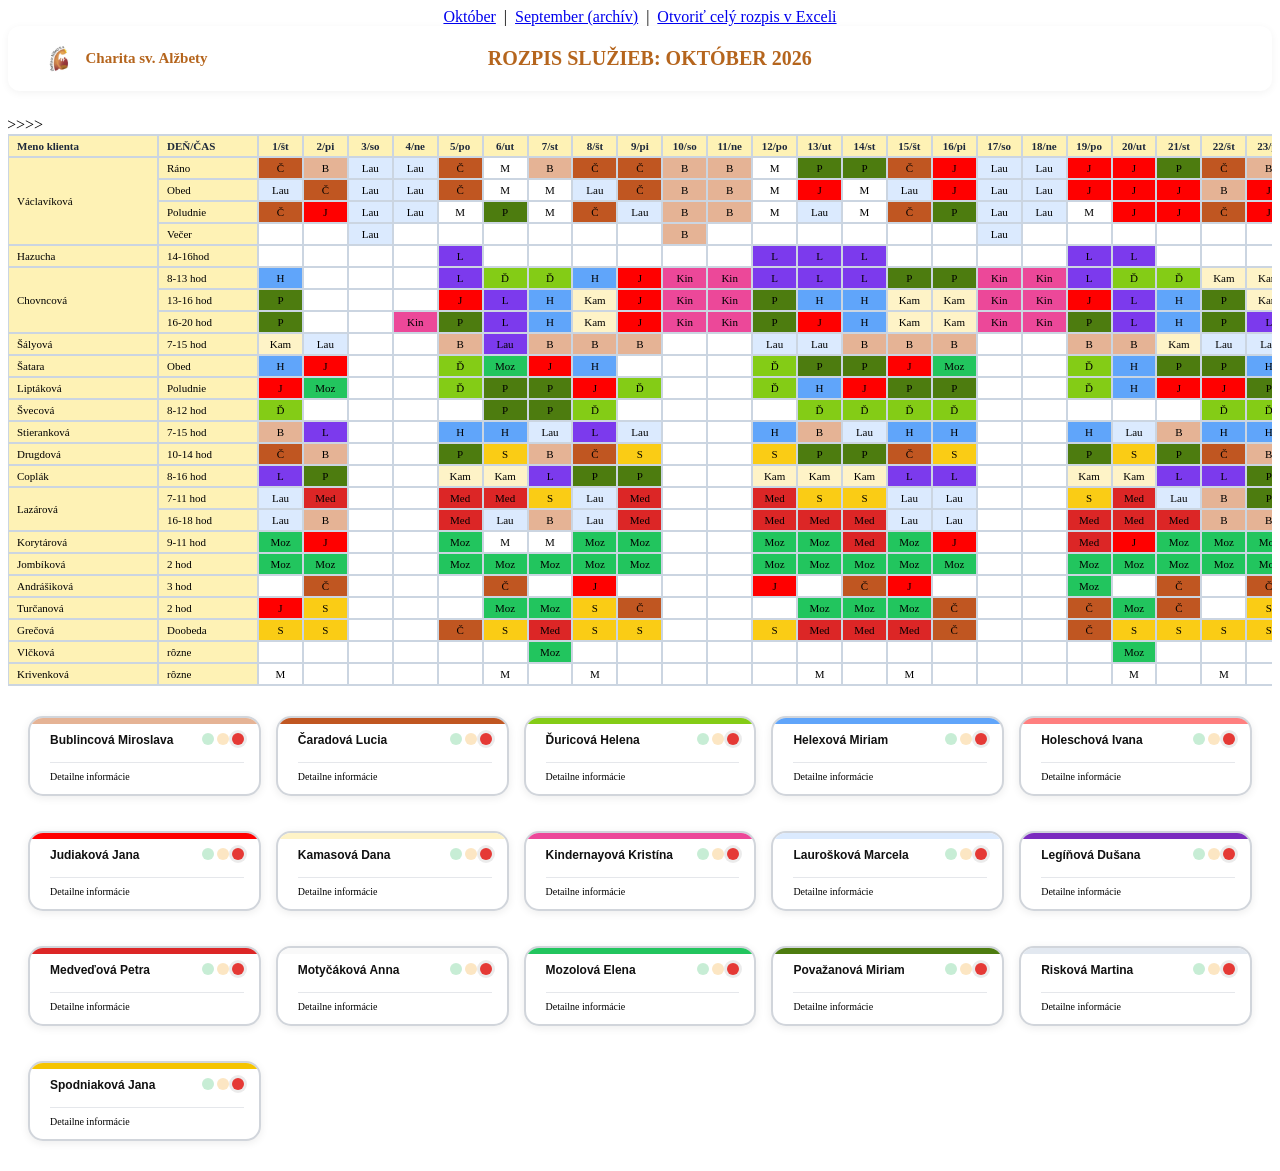
==== commit 7aa2d737: "Add files via upload" ====
--- a/index.html
+++ b/index.html
@@ -375,7 +375,18 @@
 osviezDochadzku();
 setInterval(osviezDochadzku, 30000);
 </script>
-
+<script>
+  // Zoradí karty opatrovateliek podľa abecedy (priezviska)
+  {
+    const mriezka = document.querySelector(".mriezka");
+    if(mriezka){
+      [...mriezka.querySelectorAll(":scope > .sluzba")]
+        .sort((a,b)=> a.querySelector(".meno").textContent.trim()
+          .localeCompare(b.querySelector(".meno").textContent.trim(), "sk"))
+        .forEach(k => mriezka.appendChild(k));
+    }
+  }
+</script>
 </body>
 </html>
 
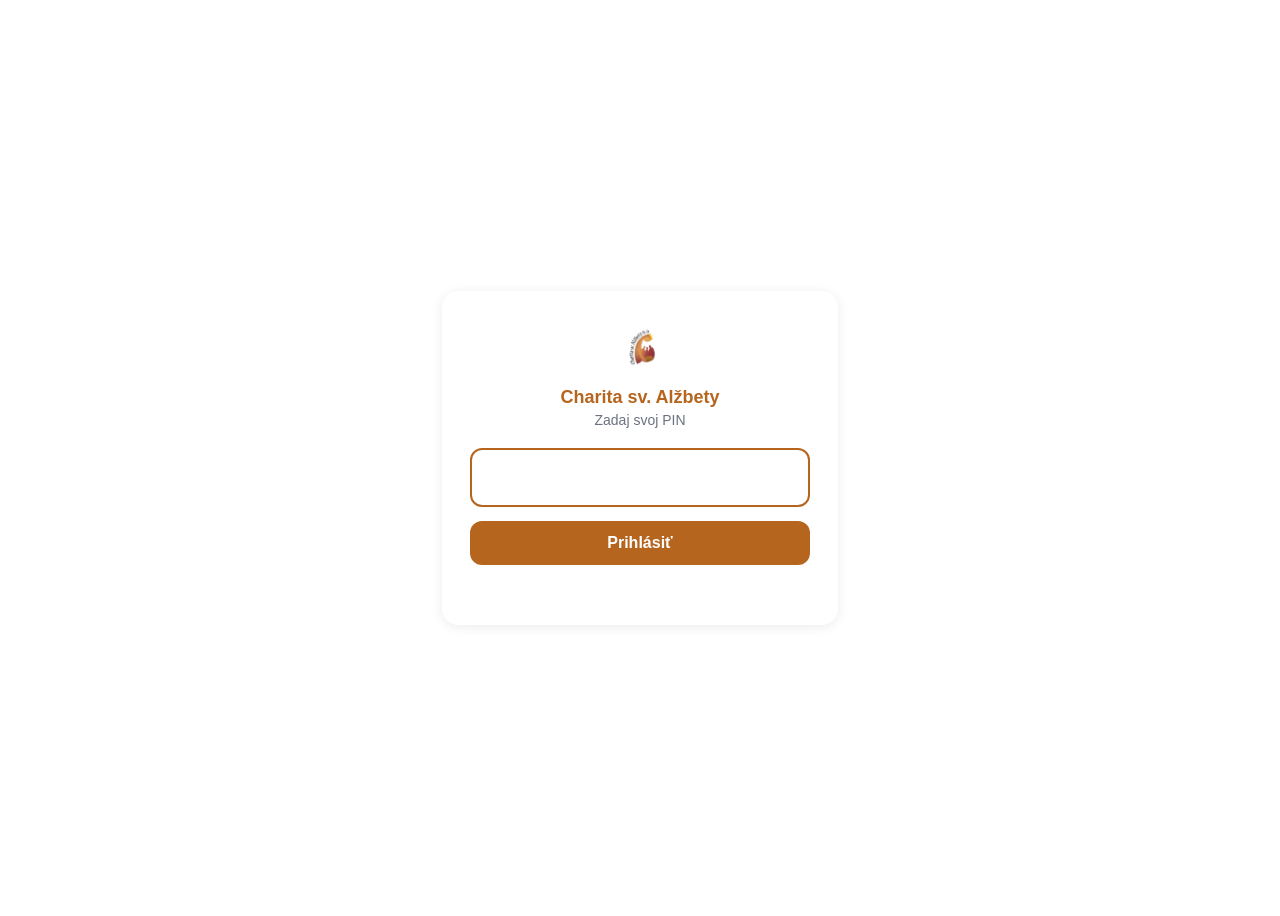
==== commit c70f5dd3: "Add files via upload" ====
--- a/index.html
+++ b/index.html
@@ -1,394 +1,295 @@
-<!DOCTYPE html>
-<html lang="sk">
-<head>
-    <meta charset="UTF-8">
-    <meta name="viewport" content="width=device-width, initial-scale=1.0">
-    <title>Rozpis služieb - Charita sv. Alžbety</title>
-    <link rel="stylesheet" href="style.css">
-</head>
-<body>
-<div style="text-align: center; výplň: 10px; Veľkosť písma: 14px;" >
-  <a href="index.html">Október</a> &nbsp;|&nbsp;
-  <a href="september-2026.html">September (archív)</a> &nbsp;|&nbsp;
-  <a href="https://1drv.ms/x/c/1db0c454251a3129/IQAM-Cu5MZ0KQrlkdJ6T36GZAaacV3JRQoOKE30SoqPTqVU?e=wRfeUE" target="_blank">Otvoriť celý rozpis v Exceli</a>
-</div>
-    <!-- HLAVIČKA -->
-    <header>
-        <div class="logo-container">
-            <img src="logo.png.jpg" alt="Logo Charita" class="logo-img">
-            <span>Charita sv. Alžbety</span>
-        </div>
-        <h1>ROZPIS SLUŽIEB: OKTÓBER 2026</h1>
-        <div class="header-right"></div>
-    </header>
-
-
-    <div class="table-container" tabindex="0">
-        <table>
-  <tr>
-    <th class="stlpec-meno">Meno klienta</th>
-    <th class="stlpec-cas">DEŇ/ČAS</th> 
-    <th>1/št</th>
-    <th>2/pi</th><th>3/so</th><th>4/ne</th><th>5/po</th><th>6/ut</th><th>7/st</th><th>8/št</th><th>9/pi</th><th>10/so</th><th>11/ne</th><th>12/po</th><th>13/ut</th><th>14/st</th><th>15/št</th><th>16/pi</th><th>17/so</th><th>18/ne</th><th>19/po</th><th>20/ut</th><th>21/st</th><th>22/št</th><th>23/pi</th><th>24/so</th><th>25/ne</th><th>26/po</th><th>27/ut</th><th>28/st</th><th>29/št</th><th>30/pi</th><th>31/so</th>
-  </tr>
-  <tr>
-    <td class="stlpec-meno" rowspan="4">Václavíková</td>
-    <td class="stlpec-cas">Ráno</td>
-    <td class="č">Č</td><td class="b">B</td><td class="lau">Lau</td><td class="lau">Lau</td><td class="č">Č</td><td class="m">M</td><td class="b">B</td><td class="č">Č</td><td class="č">Č</td><td class="b">B</td><td class="b">B</td><td class="m">M</td><td class="p">P</td><td class="p">P</td><td class="č">Č</td><td class="j">J</td><td class="lau">Lau</td><td class="lau">Lau</td><td class="j">J</td><td class="j">J</td><td class="p">P</td><td class="č">Č</td><td class="b">B</td><td class="č">Č</td><td class="č">Č</td><td class="m">M</td><td class="j">J</td><td class="m">M</td><td class="č">Č</td><td class="p">P</td><td class="b">B</td>
-  </tr>
-  <tr>
-    
-    <td class="stlpec-cas">Obed</td>
-    <td class="lau">Lau</td><td class="č">Č</td><td class="lau">Lau</td><td class="lau">Lau</td><td class="č">Č</td><td class="m">M</td><td class="m">M</td><td class="lau">Lau</td><td class="č">Č</td><td class="b">B</td><td class="b">B</td><td class="m">M</td><td class="j">J</td><td class="m">M</td><td class="lau">Lau</td><td class="j">J</td><td class="lau">Lau</td><td class="lau">Lau</td><td class="j">J</td><td class="j">J</td><td class="j">J</td><td class="b">B</td><td class="j">J</td><td class="č">Č</td><td class="č">Č</td><td class="m">M</td><td class="m">M</td><td class="m">M</td><td class="lau">Lau</td><td class="b">B</td><td class="b">B</td>
-  </tr>
-  <tr>
-    
-    <td class="stlpec-cas">Poludnie</td>
-    <td class="č">Č</td><td class="j">J</td><td class="lau">Lau</td><td class="lau">Lau</td><td class="m">M</td><td class="p">P</td><td class="m">M</td><td class="č">Č</td><td class="lau">Lau</td><td class="b">B</td><td class="b">B</td><td class="m">M</td><td class="lau">Lau</td><td class="m">M</td><td class="č">Č</td><td class="p">P</td><td class="lau">Lau</td><td class="lau">Lau</td><td class="m">M</td><td class="j">J</td><td class="j">J</td><td class="č">Č</td><td class="j">J</td><td class="č">Č</td><td class="č">Č</td><td class="j">J</td><td class="b">B</td><td class="m">M</td><td class="č">Č</td><td class="p">P</td><td class="b">B</td>
-  </tr>
-  <tr>
-    
-    <td class="stlpec-cas">Večer</td>
-    <td></td><td></td><td class="lau">Lau</td><td></td><td></td><td></td><td></td><td></td><td></td><td class="b">B</td><td></td><td></td><td></td><td></td><td></td><td></td><td class="lau">Lau</td><td></td><td></td><td></td><td></td><td></td><td></td><td class="č">Č</td><td></td><td></td><td></td><td></td><td></td><td></td><td class="b">B</td>
-  </tr>  
-  <tr>
-    <td class="stlpec-meno">Hazucha</td>
-    <td class="stlpec-cas">14-16hod</td>
-    <td></td><td></td><td></td><td></td><td class="l">L</td><td></td><td></td><td></td><td></td><td></td><td></td><td class="l">L</td><td class="l">L</td><td class="l">L</td><td></td><td></td><td></td><td></td><td class="l">L</td><td class="l">L</td><td></td><td></td><td></td><td></td><td></td><td class="l">L</td><td class="l">L</td><td class="l">L</td><td></td><td></td><td></td>
-  </tr> 
-  <tr>
-    <td class="stlpec-meno" rowspan="3">Chovncová</td>
-    <td class="stlpec-cas">8-13 hod</td>
-    <td class="h">H</td><td></td><td></td><td></td><td class="l">L</td><td class="ď">Ď</td><td class="ď">Ď</td><td class="h">H</td><td class="j">J</td><td class="kin">Kin</td><td class="kin">Kin</td><td class="l">L</td><td class="l">L</td><td class="l">L</td><td class="p">P</td><td class="p">P</td><td class="kin">Kin</td><td class="kin">Kin</td><td class="l">L</td><td class="ď">Ď</td><td class="ď">Ď</td><td class="kam">Kam</td><td class="kam">Kam</td><td class="kin">Kin</td><td class="kin">Kin</td><td class="l">L</td><td class="l">L</td><td class="kam">Kam</td><td class="j">J</td><td class="h">H</td><td class="kin">Kin</td>
-  </tr>   
-  <tr>
-    
-    <td class="stlpec-cas">13-16 hod</td>
-    <td class="p">P</td><td></td><td></td><td></td><td class="j">J</td><td class="l">L</td><td class="h">H</td><td class="kam">Kam</td><td class="j">J</td><td class="kin">Kin</td><td class="kin">Kin</td><td class="p">P</td><td class="h">H</td><td class="h">H</td><td class="kam">Kam</td><td class="kam">Kam</td><td class="kin">Kin</td><td class="kin">Kin</td><td class="j">J</td><td class="l">L</td><td class="h">H</td><td class="p">P</td><td class="kam">Kam</td><td class="kin">Kin</td><td class="kin">Kin</td><td class="kam">Kam</td><td class="kam">Kam</td><td class="l">L</td><td class="h">H</td><td class="j">J</td><td class="kin">Kin</td>
-  </tr>   
-  <tr>
-    
-    <td class="stlpec-cas">16-20 hod</td>
-    <td class="p">P</td><td></td><td></td><td class="kin">Kin</td><td class="p">P</td><td class="l">L</td><td class="h">H</td><td class="kam">Kam</td><td class="j">J</td><td class="kin">Kin</td><td class="kin">Kin</td><td class="p">P</td><td class="j">J</td><td class="h">H</td><td class="kam">Kam</td><td class="kam">Kam</td><td class="kin">Kin</td><td class="kin">Kin</td><td class="p">P</td><td class="l">L</td><td class="h">H</td><td class="p">P</td><td class="l">L</td><td class="kin">Kin</td><td class="kin">Kin</td><td class="kam">Kam</td><td class="kam">Kam</td><td class="l">L</td><td class="h">H</td><td class="j">J</td><td class="kin">Kin</td>
-  </tr> 
-  <tr>
-    <td class="stlpec-meno">Šályová</td>
-    <td class="stlpec-cas">7-15 hod</td>
-    <td class="kam">Kam</td><td class="lau">Lau</td><td></td><td></td><td class="b">B</td><td class="l">Lau</td><td class="b">B</td><td class="b">B</td><td class="b">B</td><td></td><td></td><td class="lau">Lau</td><td class="lau">Lau</td><td class="b">B</td><td class="b">B</td><td class="b">B</td><td></td><td></td><td class="b">B</td><td class="b">B</td><td class="kam">Kam</td><td class="lau">Lau</td><td class="lau">Lau</td><td></td><td></td><td class="b">B</td><td class="b">B</td><td class="b">B</td><td class="kam">Kam</td><td class="kam">Kam</td>
-  </tr> 
-  <tr>
-    <td class="stlpec-meno">Šatara</td>
-    <td class="stlpec-cas">Obed</td>
-    <td class="h">H</td><td class="j">J</td><td></td><td></td><td class="ď">Ď</td><td class="moz">Moz</td><td class="j">J</td><td class="h">H</td><td></td><td></td><td></td><td class="ď">Ď</td><td class="p">P</td><td class="p">P</td><td class="j">J</td><td class="moz">Moz</td><td></td><td></td><td class="ď">Ď</td><td class="h">H</td><td class="p">P</td><td class="p">P</td><td class="h">H</td><td></td><td></td><td class="ď">Ď</td><td class="j">J</td><td class="j">J</td><td class="J">J</td><td></td><td></td>
-  </tr> 
-  <tr>
-    <td class="stlpec-meno">Liptáková</td>
-    <td class="stlpec-cas">Poludnie</td>
-    <td class="j">J</td><td class="moz">Moz</td><td></td><td></td><td class="ď">Ď</td><td class="p">P</td><td class="p">P</td><td class="j">J</td><td class="ď">Ď</td><td></td><td></td><td class="ď">Ď</td><td class="h">H</td>><td class="j">J</td><td class="p">P</td><td class="p">P</td><td></td><td></td><td class="ď">Ď</td><td class="h">H</td><td class="j">J</td><td class="j">J</td><td class="p">P</td><td></td><td></td><td class="h">H</td><td class="h">H</td><td class="moz">Moz</td><td class="p">P</td><td class="h">H</td><td></td>
-  </tr>  
-  <tr>
-    <td class="stlpec-meno">Švecová</td>
-    <td class="stlpec-cas">8-12 hod</td>
-    <td class="ď">Ď</td><td></td><td></td><td></td><td></td><td class="p">P</td><td class="p">P</td><td class="ď">Ď</td><td></td><td></td><td></td><td></td><td class="ď">Ď</td><td class="ď">Ď</td><td class="ď">Ď</td><td class="ď">Ď</td><td></td><td></td><td></td><td></td><td></td><td class="ď">Ď</td><td class="ď">Ď</td>><td></td>><td></td>><td></td><td class="ď">Ď</td><td class="ď">Ď</td><td class="p">P</td><td></td><td></td>
-  </tr> 
-  <tr>
-    <td class="stlpec-meno">Stieranková</td>
-    <td class="stlpec-cas">7-15 hod</td>
-    <td class="b">B</td><td class="l">L</td><td></td><td></td><td class="h">H</td><td class="h">H</td><td class="lau">Lau</td><td class="l">L</td><td class="lau">Lau</td><td></td><td></td><td class="h">H</td><td class="b">B</td><td class="lau">Lau</td><td class="h">H</td><td class="h">H</td><td></td><td></td><td class="h">H</td><td class="lau">Lau</td><td class="b">B</td><td class="h">H</td><td class="h">H</td><td></td><td></td><td class="lau">Lau</td><td class="lau">Lau</td><td class="h">H</td><td class="b">B</td><td class="lau">Lau</td><td></td>
-  </tr> 
-  <tr>
-    <td class="stlpec-meno">Drugdová</td>
-    <td class="stlpec-cas">10-14 hod</td>
-    <td class="č">Č</td><td class="b">B</td><td></td><td></td><td class="p">P</td><td class="s">S</td><td class="b">B</td><td class="č">Č</td><td class="s">S</td><td></td><td></td><td class="s">S</td><td class="p">P</td><td class="p">P</td><td class="č">Č</td><td class="s">S</td><td></td><td></td><td class="p">P</td><td class="s">S</td><td class="p">P</td><td class="č">Č</td><td class="b">B</td><td></td><td></td><td class="j"></td><td class="j"></td><td class="j"></td><td class="č">Č</td><td class="p">P</td><td></td>
-  </tr> 
-  <tr>
-    <td class="stlpec-meno">Coplák</td>
-    <td class="stlpec-cas">8-16 hod</td>
-    <td class="l">L</td><td class="p">P</td><td></td><td></td><td class="kam">Kam</td><td class="kam">Kam</td><td class="l">L</td><td class="p">P</td><td class="p">P</td><td></td><td></td><td class="kam">Kam</td><td class="kam">Kam</td><td class="kam">Kam</td><td class="l">L</td><td class="l">L</td><td></td><td></td><td class="kam">Kam</td><td class="kam">Kam</td><td class="l">L</td><td class="l">L</td><td class="p">P</td><td></td><td></td><td class="p">P</td><td class="p">P</td><td class="p">P</td><td class="l">L</td><td class="l">L</td><td></td>
-  </tr> 
-  <tr>
-    <td class="stlpec-meno" rowspan="2">Lazárová</td>
-    <td class="stlpec-cas">7-11 hod</td>
-    <td class="lau">Lau</td><td class="med">Med</td><td></td><td></td><td class="med">Med</td><td class="med">Med</td><td class="s">S</td><td class="lau">Lau</td><td class="med">Med</td><td></td><td></td><td class="med">Med</td><td class="s">S</td><td class="s">S</td><td class="lau">Lau</td><td class="lau">Lau</td><td></td><td></td><td class="s">S</td><td class="med">Med</td><td class="lau">Lau</td><td class="b">B</td><td class="p">P</td><td></td><td></td><td class="s">S</td><td class="s">S</td><td class="lau">Lau</td><td class="lau">Lau</td><td class="b">B</td><td></td>
-  </tr> 
-  <tr>
-    
-    <td class="stlpec-cas">16-18 hod</td>
-    <td class="lau">Lau</td><td class="b">B</td><td></td><td></td><td class="med">Med</td><td class="lau">Lau</td><td class="b">B</td><td class="lau">Lau</td><td class="med">Med</td><td></td><td></td><td class="med">Med</td><td class="med">Med</td><td class="med">Med</td><td class="lau">Lau</td><td class="lau">Lau</td><td></td><td></td><td class="med">Med</td><td class="med">Med</td><td class="med">Med</td><td class="b">B</td><td class="b">B</td><td></td><td></td><td class="med">Med</td><td class="med">Med</td><td class="lau">Lau</td><td class="lau">Lau</td><td class="med">Med</td><td></td>
-  </tr> 
-  <tr>
-    <td class="stlpec-meno">Korytárová</td>
-    <td class="stlpec-cas">9-11 hod</td>
-    <td class="moz">Moz</td><td class="j">J</td><td></td><td></td><td class="moz">Moz</td><td class="m">M</td><td class="m">M</td><td class="moz">Moz</td><td class="moz">Moz</td><td></td><td></td><td class="moz">Moz</td><td class="moz">Moz</td><td class="med">Med</td><td class="moz">Moz</td><td class="j">J</td><td></td><td></td><td class="med">Med</td><td class="j">J</td><td class="moz">Moz</td><td class="moz">Moz</td><td class="moz">Moz</td><td></td><td></td><td class="moz">Moz</td><td class="moz">Moz</td><td class="m">M</td><td class="moz">Moz</td><td class="moz">Moz</td><td></td>
-  </tr>  
-  <tr>
-    <td class="stlpec-meno">Jombíková</td>
-    <td class="stlpec-cas">2 hod</td>
-    <td class="moz">Moz</td><td class="moz">Moz</td><td></td><td></td><td class="moz">Moz</td><td class="moz">Moz</td><td class="moz">Moz</td><td class="moz">Moz</td><td class="moz">Moz</td><td></td><td></td><td class="moz">Moz</td><td class="moz">Moz</td><td class="moz">Moz</td><td class="moz">Moz</td><td class="moz">Moz</td><td></td><td></td><td class="moz">Moz</td><td class="moz">Moz</td><td class="moz">Moz</td><td class="moz">Moz</td><td class="moz">Moz</td><td></td><td></td><td class="moz">Moz</td><td class="moz">Moz</td><td class="moz">Moz</td><td class="moz">Moz</td><td class="moz">Moz</td><td></td>
-  </tr>
-  <tr>
-    <td class="stlpec-meno">Andrášiková</td>
-    <td class="stlpec-cas">3 hod</td>
-    <td></td><td class="č">Č</td><td></td><td></td><td></td><td class="č">Č</td><td></td><td class="j">J</td><td></td><td></td><td></td><td class="j">J</td><td></td><td class="č">Č</td><td class="j">J</td><td></td><td></td><td></td><td class="moz">Moz</td><td></td><td class="č">Č</td><td></td><td class="č">Č</td><td></td><td></td><td class="ď">Ď</td><td></td><td class="ris">Ris</td><td></td><td class="č">Č</td><td></td>
-  </tr>  
-  <tr>
-    <td class="stlpec-meno">Turčanová</td>
-    <td class="stlpec-cas">2 hod</td>
-    <td class="j">J</td><td class="s">S</td><td></td><td></td><td></td><td class="moz">Moz</td><td class="moz">Moz</td><td class="s">S</td><td class="č">Č</td><td></td><td></td><td></td><td class="moz">Moz</td><td class="moz">Moz</td><td class="moz">Moz</td><td class="č">Č</td><td></td><td></td><td class="č">Č</td><td class="moz">Moz</td><td class="č">Č</td><td></td><td class="s">S</td><td></td><td></td><td class="moz">Moz</td><td class="moz">Moz</td><td class="s">S</td><td class="s">S</td><td class="č">Č</td><td></td>
-  </tr>  
-  <tr>
-    <td class="stlpec-meno">Grečová</td>
-    <td class="stlpec-cas">Doobeda</td>
-    <td class="s">S</td><td class="s">S</td><td></td><td></td><td class="č">Č</td><td class="s">S</td><td class="med">Med</td><td class="s">S</td><td class="s">S</td><td></td><td></td><td class="s">S</td><td class="med">Med</td><td class="med">Med</td><td class="med">Med</td><td class="č">Č</td><td></td><td></td><td class="č">Č</td><td class="s">S</td><td class="s">S</td><td class="s">S</td><td class="s">S</td><td class="č">Č</td><td class="č">Č</td><td class="h">H</td><td class="med">Med</td><td class="s">S</td><td class="s">S</td><td class="med">Med</td><td></td>
-  </tr> 
-  <tr>
-    <td class="stlpec-meno">Vlčková</td>
-    <td class="stlpec-cas">rôzne</td>
-    <td></td><td></td><td></td><td></td><td></td><td></td><td class="moz">Moz</td><td></td><td></td><td></td><td></td><td></td><td></td><td></td><td></td><td></td><td></td><td></td><td></td><td class="moz">Moz</td><td></td><td></td><td></td><td></td><td></td><td></td><td></td><td></td><td></td><td></td><td></td>
-  </tr> 
-  <tr>
-    <td class="stlpec-meno">Krivenková</td>
-    <td class="stlpec-cas">rôzne</td>
-    <td class="m">M</td><td></td><td></td><td></td><td></td><td class="m">M</td><td></td><td class="m">M</td><td></td><td></td><td></td><td></td><td class="m">M</td><td></td><td class="m">M</td><td></td><td></td><td></td><td></td><td class="m">M</td><td></td><td class="m">M</td><td></td><td></td><td></td><td></td><td class="m">M</td><td></td><td class="m">M</td><td></td><td></td>
-  </tr> 
-    </table>        
-</div>
-<div class="mriezka">
-
-<div class="sluzba lososova">
-    <span class="meno">Holeschová Ivana</span>
-
-    <div class="bodky">
-        <span class="bodka zelena"></span>
-        <span class="bodka oranzova"></span>
-        <span class="bodka cervena"></span>
-    </div>
-    <a class="rozpis" href="Aplikacie/dochadzka.html?meno=Holeschová Ivana">Detailne informácie</a>
-</div>
-
-<div class="sluzba fialova">
-    <span class="meno">Legíňová Dušana</span>
-
-    <div class="bodky">
-        <span class="bodka zelena"></span>
-        <span class="bodka oranzova"></span>
-        <span class="bodka cervena"></span>
-    </div>
-    <a class="rozpis" href="Aplikacie/dochadzka.html?meno=Legíňová Dušana">Detailne informácie</a>
-</div>
-
-<div class="sluzba zlta">
-    <span class="meno">Spodniaková Jana</span>
-
-    <div class="bodky">
-        <span class="bodka zelena"></span>
-        <span class="bodka oranzova"></span>
-        <span class="bodka cervena"></span> 
-    </div>
-    <a class="rozpis" href="Aplikacie/dochadzka.html?meno=Spodniaková Jana">Detailne informácie</a>
-</div>
-    
-<div class="sluzba modra">
-    <span class="meno">Helexová Miriam</span>
-
-    <div class="bodky">
-        <span class="bodka zelena"></span>
-        <span class="bodka oranzova"></span>
-        <span class="bodka cervena"></span>
-    </div>
-    <a class="rozpis" href="Aplikacie/dochadzka.html?meno=Helexová Miriam">Detailne informácie</a>
-</div>
-
-<div class="sluzba nebovomodra">
-    <span class="meno">Laurošková Marcela</span>
-
-    <div class="bodky">
-        <span class="bodka zelena"></span>
-        <span class="bodka oranzova"></span>
-        <span class="bodka cervena"></span>
-    </div>
-    <a class="rozpis" href="Aplikacie/dochadzka.html?meno=Laurošková Marcela">Detailne informácie</a>
-</div>
-
-<div class="sluzba tmavozelena">
-    <span class="meno">Považanová Miriam</span>
-
-    <div class="bodky">
-        <span class="bodka zelena"></span>
-        <span class="bodka oranzova"></span>
-        <span class="bodka cervena"></span>
-    </div>
-    <a class="rozpis" href="Aplikacie/dochadzka.html?meno=Považanová Miriam">Detailne informácie</a>
-</div>
-
-<div class="sluzba slabozelena">
-    <span class="meno">Ďuricová Helena</span>
-
-    <div class="bodky">
-        <span class="bodka zelena"></span>
-        <span class="bodka oranzova"></span>
-        <span class="bodka cervena"></span>
-    </div>
-    <a class="rozpis" href="Aplikacie/dochadzka.html?meno=Ďuricová Helena">Detailne informácie</a>
-</div>
-
-<div class="sluzba ciklamenova">
-    <span class="meno">Kindernayová Kristína</span>
-
-    <div class="bodky">
-        <span class="bodka zelena"></span>
-        <span class="bodka oranzova"></span>
-        <span class="bodka cervena"></span>
-    </div>
-    <a class="rozpis" href="Aplikacie/dochadzka.html?meno=Kindernayová Kristína">Detailne informácie</a>
-</div>
-
-<div class="sluzba kriklavozelena">
-    <span class="meno">Mozolová Elena</span>
-
-    <div class="bodky">
-        <span class="bodka zelena"></span>
-        <span class="bodka oranzova"></span>
-        <span class="bodka cervena"></span>
-    </div>
-    <a class="rozpis" href="Aplikacie/dochadzka.html?meno=Mozolová Elena">Detailne informácie</a>
-</div>
-
-<div class="sluzba hneda">
-    <span class="meno">Čaradová Lucia</span>
-
-    <div class="bodky">
-        <span class="bodka zelena"></span>
-        <span class="bodka oranzova"></span>
-        <span class="bodka cervena"></span>
-    </div>
-    <a class="rozpis" href="Aplikacie/dochadzka.html?meno=Čaradová Lucia">Detailne informácie</a>
-</div>
-
-<div class="sluzba bezova">
-    <span class="meno">Kamasová Dana</span>
-
-    <div class="bodky">
-        <span class="bodka zelena"></span>
-        <span class="bodka oranzova"></span>
-        <span class="bodka cervena"></span>
-    </div>
-    <a class="rozpis" href="Aplikacie/dochadzka.html?meno=Kamasová Dana">Detailne informácie</a>
-</div>
-
-<div class="sluzba tmavocervena">
-    <span class="meno">Medveďová Petra</span>
-
-    <div class="bodky">
-        <span class="bodka zelena"></span>
-        <span class="bodka oranzova"></span>
-        <span class="bodka cervena"></span>
-    </div>
-    <a class="rozpis" href="Aplikacie/dochadzka.html?meno=Medveďová Petra">Detailne informácie</a>
-</div>
-
-<div class="sluzba bg-oranzova">
-    <span class="meno">Bublincová Miroslava</span>
-
-    <div class="bodky">
-        <span class="bodka zelena"></span>
-        <span class="bodka oranzova"></span>
-        <span class="bodka cervena"></span>
-    </div>
-    <a class="rozpis" href="Aplikacie/dochadzka.html?meno=Bublincová Miroslava">Detailne informácie</a>
-</div>
-
-<div class="sluzba bg-cervena">
-    <span class="meno">Judiaková Jana</span>
-
-    <div class="bodky">
-        <span class="bodka zelena"></span>
-        <span class="bodka oranzova"></span>
-        <span class="bodka cervena"></span>
-    </div>
-    <a class="rozpis" href="Aplikacie/dochadzka.html?meno=Judiaková Jana">Detailne informácie</a>
-</div>
-
-<div class="sluzba biela">
-    <span class="meno">Motyčáková Anna</span>
-
-    <div class="bodky">
-        <span class="bodka zelena"></span>
-        <span class="bodka oranzova"></span>
-        <span class="bodka cervena"></span>
-    </div>
-    <a class="rozpis" href="Aplikacie/dochadzka.html?meno=Motyčáková Anna">Detailne informácie</a>
-</div>
-
-<div class="sluzba bledozelena">
-    <span class="meno">Risková Martina</span>
-
-    <div class="bodky">
-        <span class="bodka zelena"></span>
-        <span class="bodka oranzova"></span>
-        <span class="bodka cervena"></span>
-    </div>
-    <a class="rozpis" href="Aplikacie/dochadzka.html?meno=Risková Martina">Detailne informácie</a>
-</div>
-
-</div>  
-</div>
-</div>
-</div>
-<script>
-function todayKey(){ return new Date().toISOString().slice(0,10); }
-
-function osviezDochadzku(){
-  document.querySelectorAll('.sluzba').forEach(card => {
-    const nameEl = card.querySelector('.meno');
-    if(!nameEl) return;
-    const meno = nameEl.textContent.trim();
-    const kluc = 'dochadzka_' + meno.replace(/\s+/g, '_');
-
-    let entries = [];
-    try {
-      const vsetko = JSON.parse(localStorage.getItem(kluc)) || {};
-      entries = vsetko[todayKey()] || [];
-    } catch(e) {}
-
-    let aktivnyIndex = 2; // predvolene červená (mimo služby)
-    if(entries.length){
-      const posledny = entries[entries.length - 1];
-      if(posledny.type === 'prichod') aktivnyIndex = 0;
-      else if(posledny.type === 'prestup') aktivnyIndex = 1;
-      else aktivnyIndex = 2;
-    }
-
-    const bodky = card.querySelectorAll('.bodka');
-    bodky.forEach((bodka, i) => {
-      if(i === aktivnyIndex){
-        bodka.classList.add('aktivna');
-        bodka.classList.remove('tlmena');
-      } else {
-        bodka.classList.add('tlmena');
-        bodka.classList.remove('aktivna');
-      }
-    });
-  });
-}
-
-osviezDochadzku();
-setInterval(osviezDochadzku, 30000);
-</script>
-<script>
-  // Zoradí karty opatrovateliek podľa abecedy (priezviska)
-  {
-    const mriezka = document.querySelector(".mriezka");
-    if(mriezka){
-      [...mriezka.querySelectorAll(":scope > .sluzba")]
-        .sort((a,b)=> a.querySelector(".meno").textContent.trim()
-          .localeCompare(b.querySelector(".meno").textContent.trim(), "sk"))
-        .forEach(k => mriezka.appendChild(k));
-    }
-  }
-</script>
-</body>
-</html>
-
-
-
+<!DOCTYPE html>
+<html lang="sk">
+<head>
+    <meta charset="UTF-8">
+    <meta name="viewport" content="width=device-width, initial-scale=1.0">
+    <meta name="robots" content="noindex, nofollow">
+    <title>Rozpis služieb - Charita sv. Alžbety</title>
+    <link rel="stylesheet" href="style.css">
+    <style>
+      /* --- PRIHLÁSENIE --- */
+      .prihlasenie {
+        min-height: 100vh;
+        display: flex;
+        align-items: center;
+        justify-content: center;
+        padding: 20px;
+        box-sizing: border-box;
+      }
+      .prihlasenie-karta {
+        background: white;
+        border-radius: 16px;
+        box-shadow: 0 2px 12px rgba(0,0,0,0.08);
+        padding: 32px 28px 28px;
+        width: 100%;
+        max-width: 340px;
+        text-align: center;
+        font-family: Arial, sans-serif;
+      }
+      .prihlasenie-karta img { height: 48px; width: auto; }
+      .prihlasenie-karta h2 {
+        color: #b5651d;
+        font-size: 18px;
+        margin: 12px 0 4px;
+      }
+      .prihlasenie-karta p {
+        color: #6b7280;
+        font-size: 14px;
+        margin: 0 0 20px;
+      }
+      .prihlasenie-karta input {
+        width: 100%;
+        box-sizing: border-box;
+        font-size: 26px;
+        letter-spacing: 0.4em;
+        text-align: center;
+        padding: 12px;
+        border: 2px solid #d1d5db;
+        border-radius: 12px;
+        outline: none;
+      }
+      .prihlasenie-karta input:focus { border-color: #b5651d; }
+      .prihlasenie-karta button {
+        width: 100%;
+        margin-top: 14px;
+        padding: 13px;
+        border: none;
+        border-radius: 12px;
+        background: #b5651d;
+        color: white;
+        font-size: 16px;
+        font-weight: bold;
+        cursor: pointer;
+      }
+      .prihlasenie-karta button:disabled { opacity: 0.6; cursor: wait; }
+      .chyba {
+        color: #c0392b;
+        font-size: 14px;
+        min-height: 20px;
+        margin-top: 12px;
+      }
+
+      /* --- HORNÝ RIADOK S MESIACOM --- */
+      .horny-riadok {
+        display: flex;
+        justify-content: center;
+        align-items: center;
+        gap: 12px;
+        padding: 10px;
+        font-size: 14px;
+        font-family: Arial, sans-serif;
+      }
+      .horny-riadok select {
+        padding: 6px 10px;
+        border-radius: 8px;
+        border: 1px solid #d1d5db;
+        font-size: 14px;
+      }
+      .odhlasit {
+        background: none;
+        border: 1px solid #d1d5db;
+        border-radius: 8px;
+        padding: 6px 12px;
+        font-size: 13px;
+        color: #6b7280;
+        cursor: pointer;
+      }
+      .header-right { text-align: right; font-size: 13px; color: #6b7280; }
+      .nacitavam {
+        text-align: center;
+        color: #6b7280;
+        padding: 40px 10px;
+        font-family: Arial, sans-serif;
+      }
+      [hidden] { display: none !important; }
+    </style>
+</head>
+<body>
+
+<!-- ===== PRIHLÁSENIE ===== -->
+<div class="prihlasenie" id="prihlasenie" hidden>
+  <div class="prihlasenie-karta">
+    <img src="logo.png.jpg" alt="Logo Charita">
+    <h2>Charita sv. Alžbety</h2>
+    <p>Zadaj svoj PIN</p>
+    <input id="pinInput" type="password" inputmode="numeric" autocomplete="off" maxlength="10">
+    <button id="pinBtn" type="button">Prihlásiť</button>
+    <div class="chyba" id="pinChyba"></div>
+  </div>
+</div>
+
+<!-- ===== HLAVNÁ STRÁNKA ===== -->
+<div id="obsah" hidden>
+  <div class="horny-riadok">
+    <label for="mesiacSelect">Mesiac:</label>
+    <select id="mesiacSelect"></select>
+    <button class="odhlasit" id="odhlasitBtn" type="button">Odhlásiť</button>
+  </div>
+
+  <!-- HLAVIČKA -->
+  <header>
+    <div class="logo-container">
+      <img src="logo.png.jpg" alt="Logo Charita" class="logo-img">
+      <span>Charita sv. Alžbety</span>
+    </div>
+    <h1 id="nadpis">ROZPIS SLUŽIEB</h1>
+    <div class="header-right" id="kto"></div>
+  </header>
+
+  <div class="table-container" tabindex="0" id="rozpis">
+    <div class="nacitavam">Načítavam rozpis…</div>
+  </div>
+
+  <div class="mriezka" id="mriezka"></div>
+</div>
+
+<script>
+  // Adresa pomocníka (Google Apps Script)
+  const API = "https://script.google.com/macros/s/AKfycbzeTbJuIlv-giijsjahwL5R3rIlcwvecLA3GIjYrsgxLJGyaDci936SQ__Fk5nbJ5Dv/exec";
+  const PIN_KLUC = "charita_pin";
+  const MESIACE = ["JANUÁR","FEBRUÁR","MAREC","APRÍL","MÁJ","JÚN","JÚL","AUGUST","SEPTEMBER","OKTÓBER","NOVEMBER","DECEMBER"];
+
+  let PIN = "";
+  try { PIN = localStorage.getItem(PIN_KLUC) || ""; } catch(e) {}
+
+  function todayKey(){ return new Date().toISOString().slice(0,10); }
+
+  async function api(akcia, data){
+    const telo = Object.assign({ akcia: akcia, pin: PIN }, data || {});
+    const res = await fetch(API, { method: "POST", body: JSON.stringify(telo) });
+    return res.json();
+  }
+
+  function ukazPrihlasenie(sprava){
+    document.getElementById("obsah").hidden = true;
+    document.getElementById("prihlasenie").hidden = false;
+    document.getElementById("pinChyba").textContent = sprava || "";
+    document.getElementById("pinInput").value = "";
+    document.getElementById("pinInput").focus();
+  }
+
+  function odhlas(sprava){
+    PIN = "";
+    try { localStorage.removeItem(PIN_KLUC); } catch(e) {}
+    ukazPrihlasenie(sprava);
+  }
+
+  async function prihlas(){
+    const input = document.getElementById("pinInput");
+    const btn = document.getElementById("pinBtn");
+    const pin = input.value.trim();
+    if(!pin){ document.getElementById("pinChyba").textContent = "Zadaj PIN."; return; }
+    btn.disabled = true;
+    document.getElementById("pinChyba").textContent = "Overujem…";
+    PIN = pin;
+    try {
+      const r = await api("login");
+      if(!r.ok){
+        PIN = "";
+        document.getElementById("pinChyba").textContent = r.chyba || "Nesprávny PIN";
+        input.value = "";
+        input.focus();
+      } else {
+        try { localStorage.setItem(PIN_KLUC, pin); } catch(e) {}
+        spusti(r);
+      }
+    } catch(e){
+      PIN = "";
+      document.getElementById("pinChyba").textContent = "Nepodarilo sa spojiť. Skontroluj internet a skús znova.";
+    }
+    btn.disabled = false;
+  }
+
+  document.getElementById("pinBtn").addEventListener("click", prihlas);
+  document.getElementById("pinInput").addEventListener("keydown", e => { if(e.key === "Enter") prihlas(); });
+  document.getElementById("odhlasitBtn").addEventListener("click", () => odhlas(""));
+
+  /* ===== ROZPIS ===== */
+  async function nacitajRozpis(mesiac){
+    const box = document.getElementById("rozpis");
+    box.innerHTML = '<div class="nacitavam">Načítavam rozpis…</div>';
+    const r = await api("rozpis", { mesiac: mesiac || "" });
+    if(!r.ok){ if(r.zlyPin) return odhlas("PIN už neplatí, zadaj ho znova."); box.innerHTML = '<div class="nacitavam">' + (r.chyba || "Chyba") + '</div>'; return; }
+
+    // výber mesiacov
+    const sel = document.getElementById("mesiacSelect");
+    sel.innerHTML = (r.mesiace || []).map(ym => {
+      const [y,m] = ym.split("-");
+      const nazov = MESIACE[parseInt(m,10)-1];
+      return `<option value="${ym}">${nazov.charAt(0) + nazov.slice(1).toLowerCase()} ${y}</option>`;
+    }).join("");
+    if(r.mesiac) sel.value = r.mesiac;
+
+    if(!r.mesiac){
+      document.getElementById("nadpis").textContent = "ROZPIS SLUŽIEB";
+      box.innerHTML = '<div class="nacitavam">Rozpis zatiaľ nie je nahraný.</div>';
+      return;
+    }
+    const [y,m] = r.mesiac.split("-");
+    document.getElementById("nadpis").textContent = "ROZPIS SLUŽIEB: " + MESIACE[parseInt(m,10)-1] + " " + y;
+
+    // zo súboru zoberieme len tabuľku (funguje aj s celou starou stránkou)
+    const doc = new DOMParser().parseFromString(r.html, "text/html");
+    const tabulka = doc.querySelector("table");
+    box.innerHTML = tabulka ? tabulka.outerHTML : r.html;
+  }
+
+  document.getElementById("mesiacSelect").addEventListener("change", e => nacitajRozpis(e.target.value));
+
+  /* ===== KARTY OPATROVATELIEK ===== */
+  function stavZTelefonu(meno){
+    // kým dochádzka neposiela záznamy pomocníkovi, berieme stav aj z tohto zariadenia
+    try {
+      const vsetko = JSON.parse(localStorage.getItem("dochadzka_" + meno.replace(/\s+/g, "_"))) || {};
+      const dnes = vsetko[todayKey()] || [];
+      return dnes.length ? dnes[dnes.length - 1].type : null;
+    } catch(e){ return null; }
+  }
+
+  function escapeHtml(t){
+    return String(t).replace(/[&<>"']/g, c => ({ "&":"&amp;","<":"&lt;",">":"&gt;",'"':"&quot;","'":"&#39;" }[c]));
+  }
+
+  async function nacitajKarty(){
+    const r = await api("karty", { dnes: todayKey() });
+    if(!r.ok){ if(r.zlyPin) return odhlas("PIN už neplatí, zadaj ho znova."); return; }
+    const karty = (r.karty || []).slice()
+      .sort((a,b) => a.meno.localeCompare(b.meno, "sk"));
+    document.getElementById("mriezka").innerHTML = karty.map(k => {
+      const stav = k.stav || stavZTelefonu(k.meno);
+      const aktivny = stav === "prichod" ? 0 : (stav === "prestup" ? 1 : 2);
+      const bodka = (farba, i) =>
+        `<span class="bodka ${farba} ${i === aktivny ? "aktivna" : "tlmena"}"></span>`;
+      return `<div class="sluzba ${escapeHtml(k.farba)}">
+        <span class="meno">${escapeHtml(k.meno)}</span>
+        <div class="bodky">${bodka("zelena",0)}${bodka("oranzova",1)}${bodka("cervena",2)}</div>
+        <a class="rozpis" href="Aplikacie/dochadzka.html?meno=${encodeURIComponent(k.meno)}">Detailne informácie</a>
+      </div>`;
+    }).join("");
+  }
+
+  /* ===== ŠTART ===== */
+  let interval = null;
+  function spusti(login){
+    document.getElementById("prihlasenie").hidden = true;
+    document.getElementById("obsah").hidden = false;
+    document.getElementById("kto").textContent = login.meno;
+    nacitajRozpis("");
+    nacitajKarty();
+    clearInterval(interval);
+    interval = setInterval(nacitajKarty, 60000);
+  }
+
+  (async function(){
+    if(!PIN){ ukazPrihlasenie(""); return; }
+    try {
+      const r = await api("login");
+      if(r.ok) spusti(r);
+      else odhlas(r.zlyPin ? "" : (r.chyba || ""));
+    } catch(e){
+      ukazPrihlasenie("Nepodarilo sa spojiť. Skontroluj internet a skús znova.");
+    }
+  })();
+</script>
+</body>
+</html>
